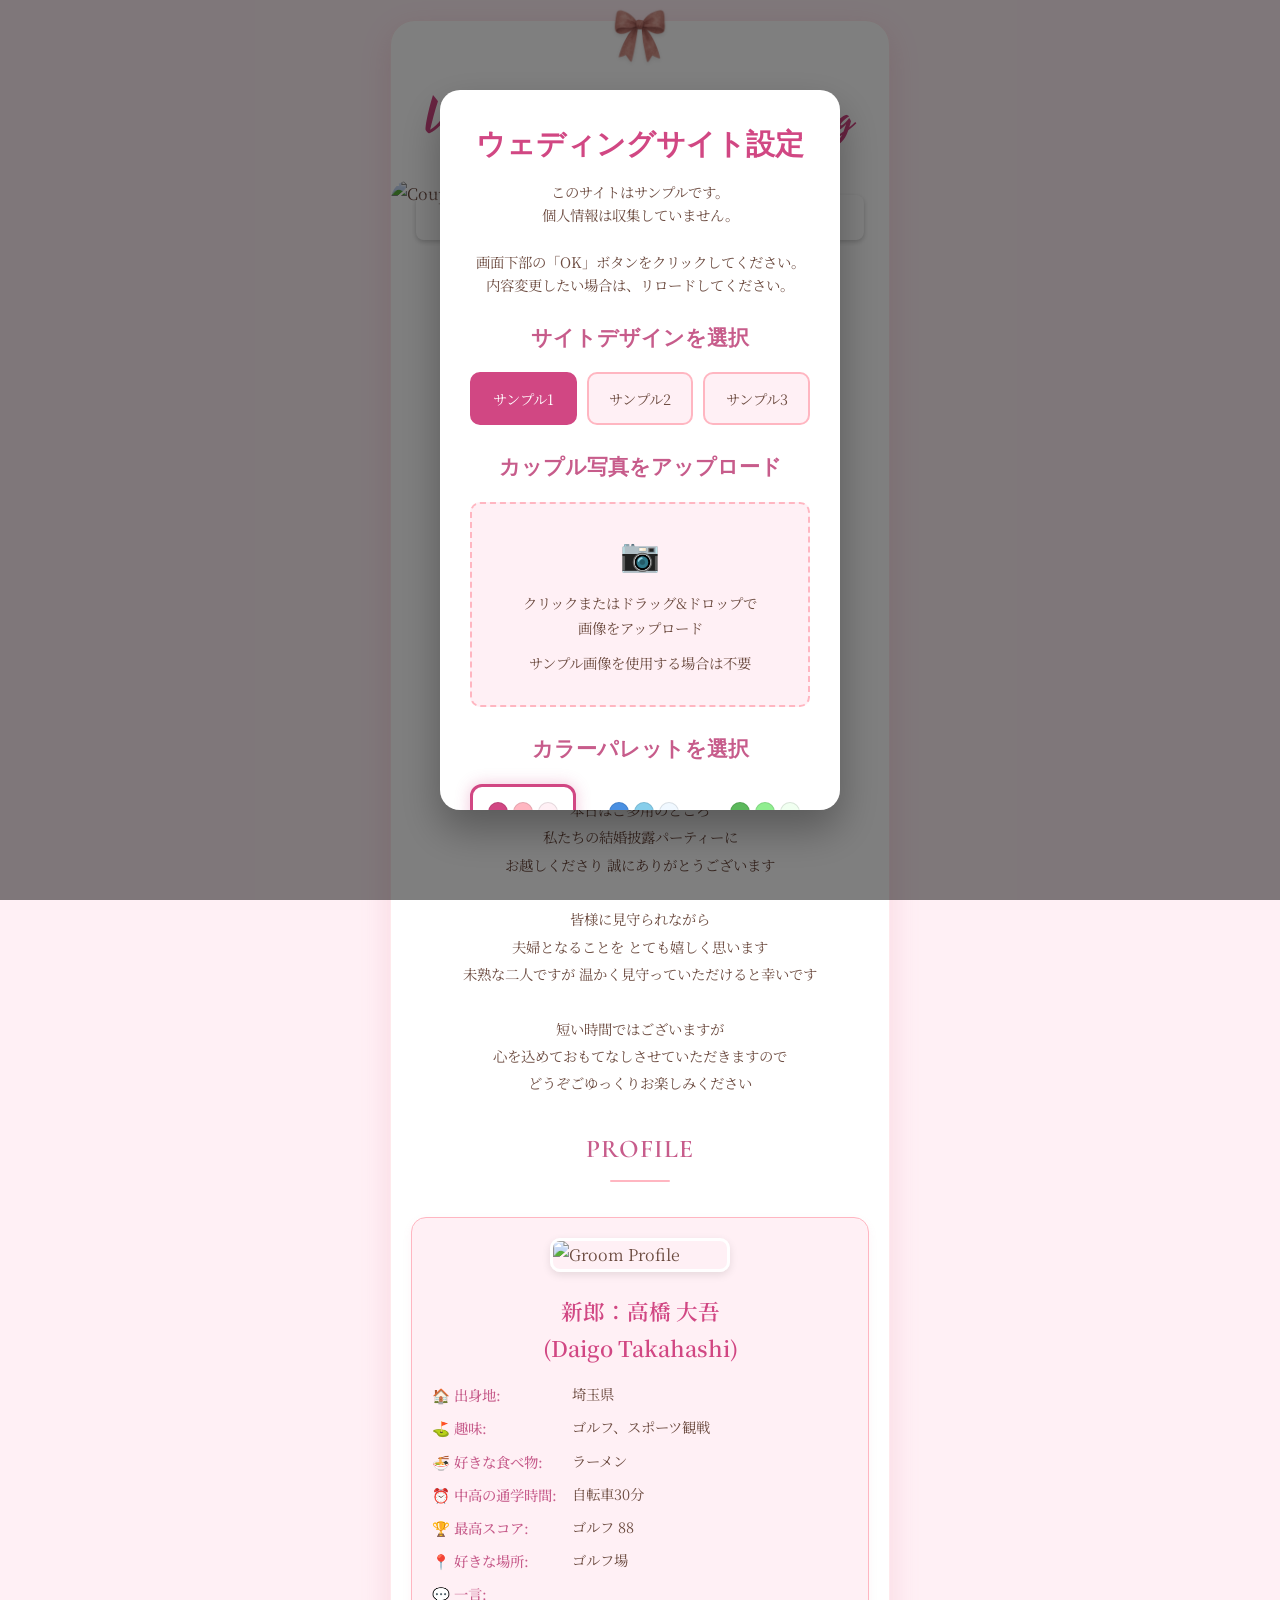
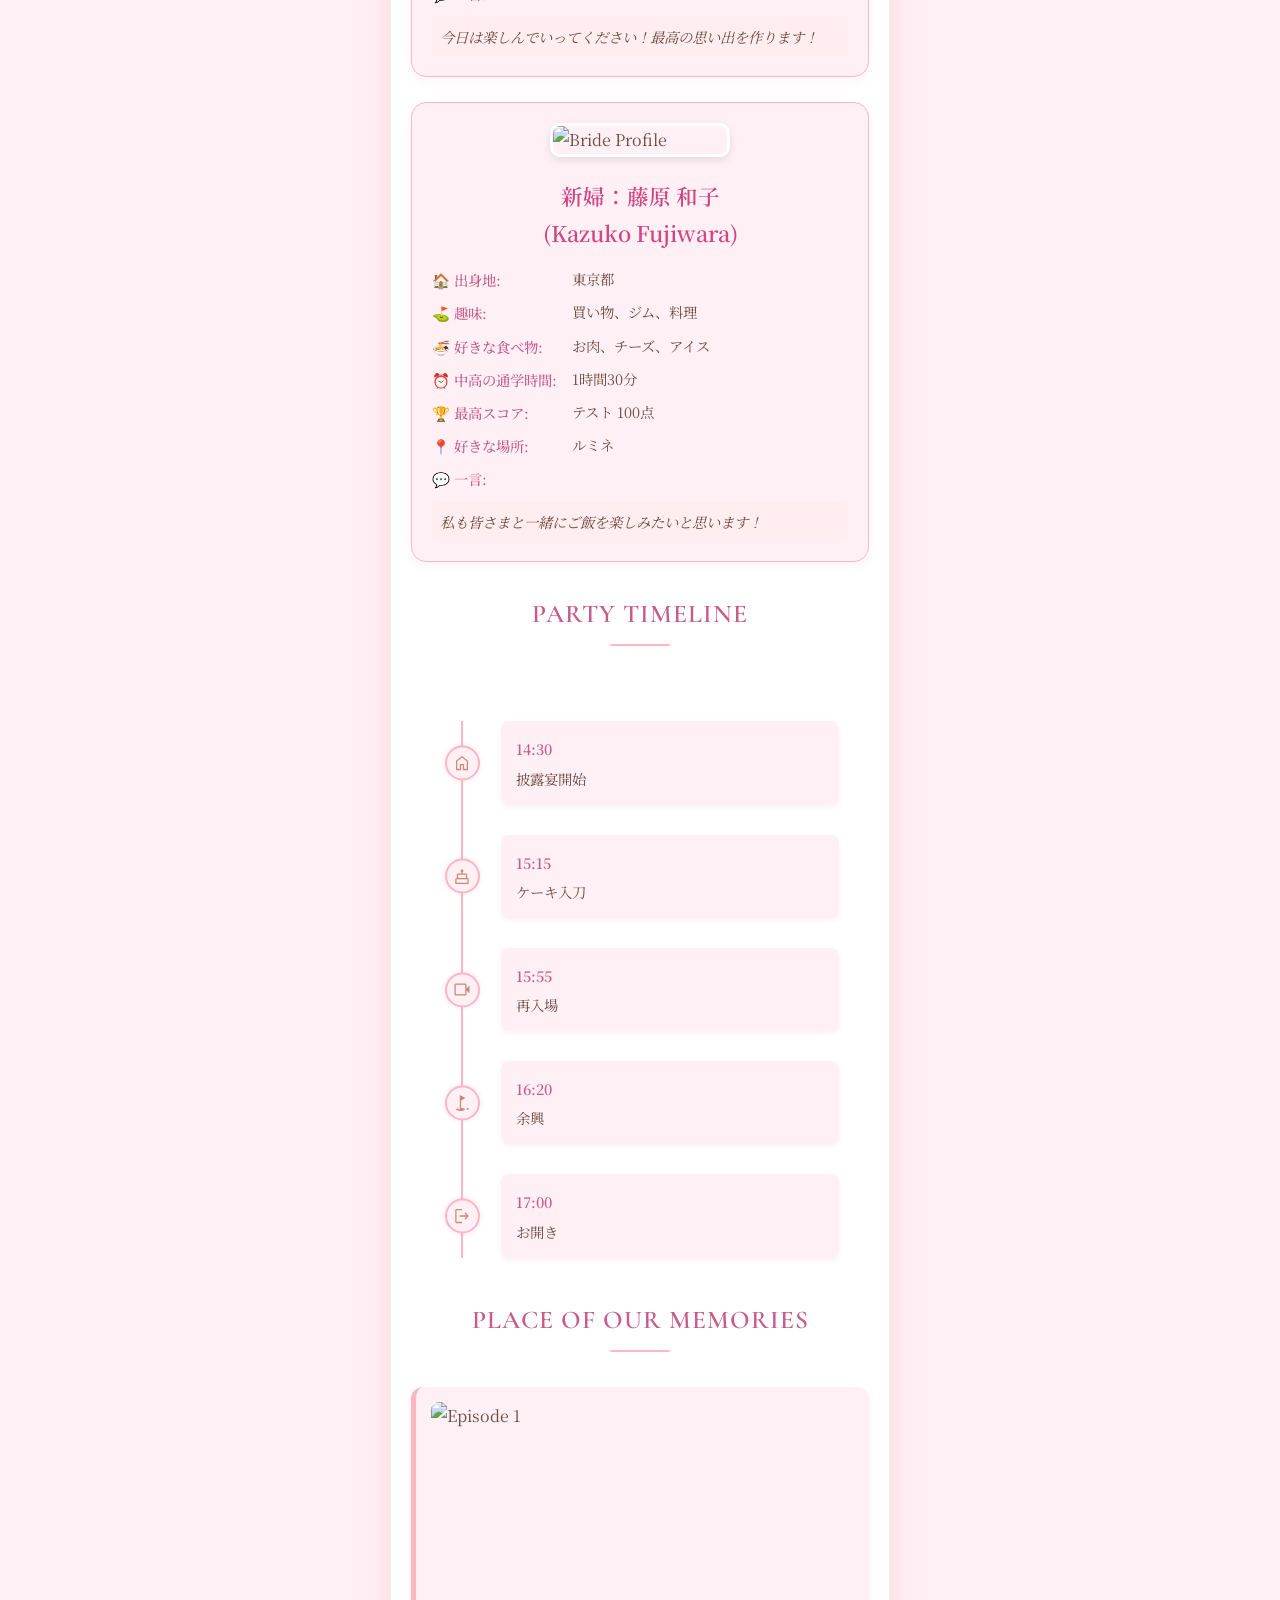
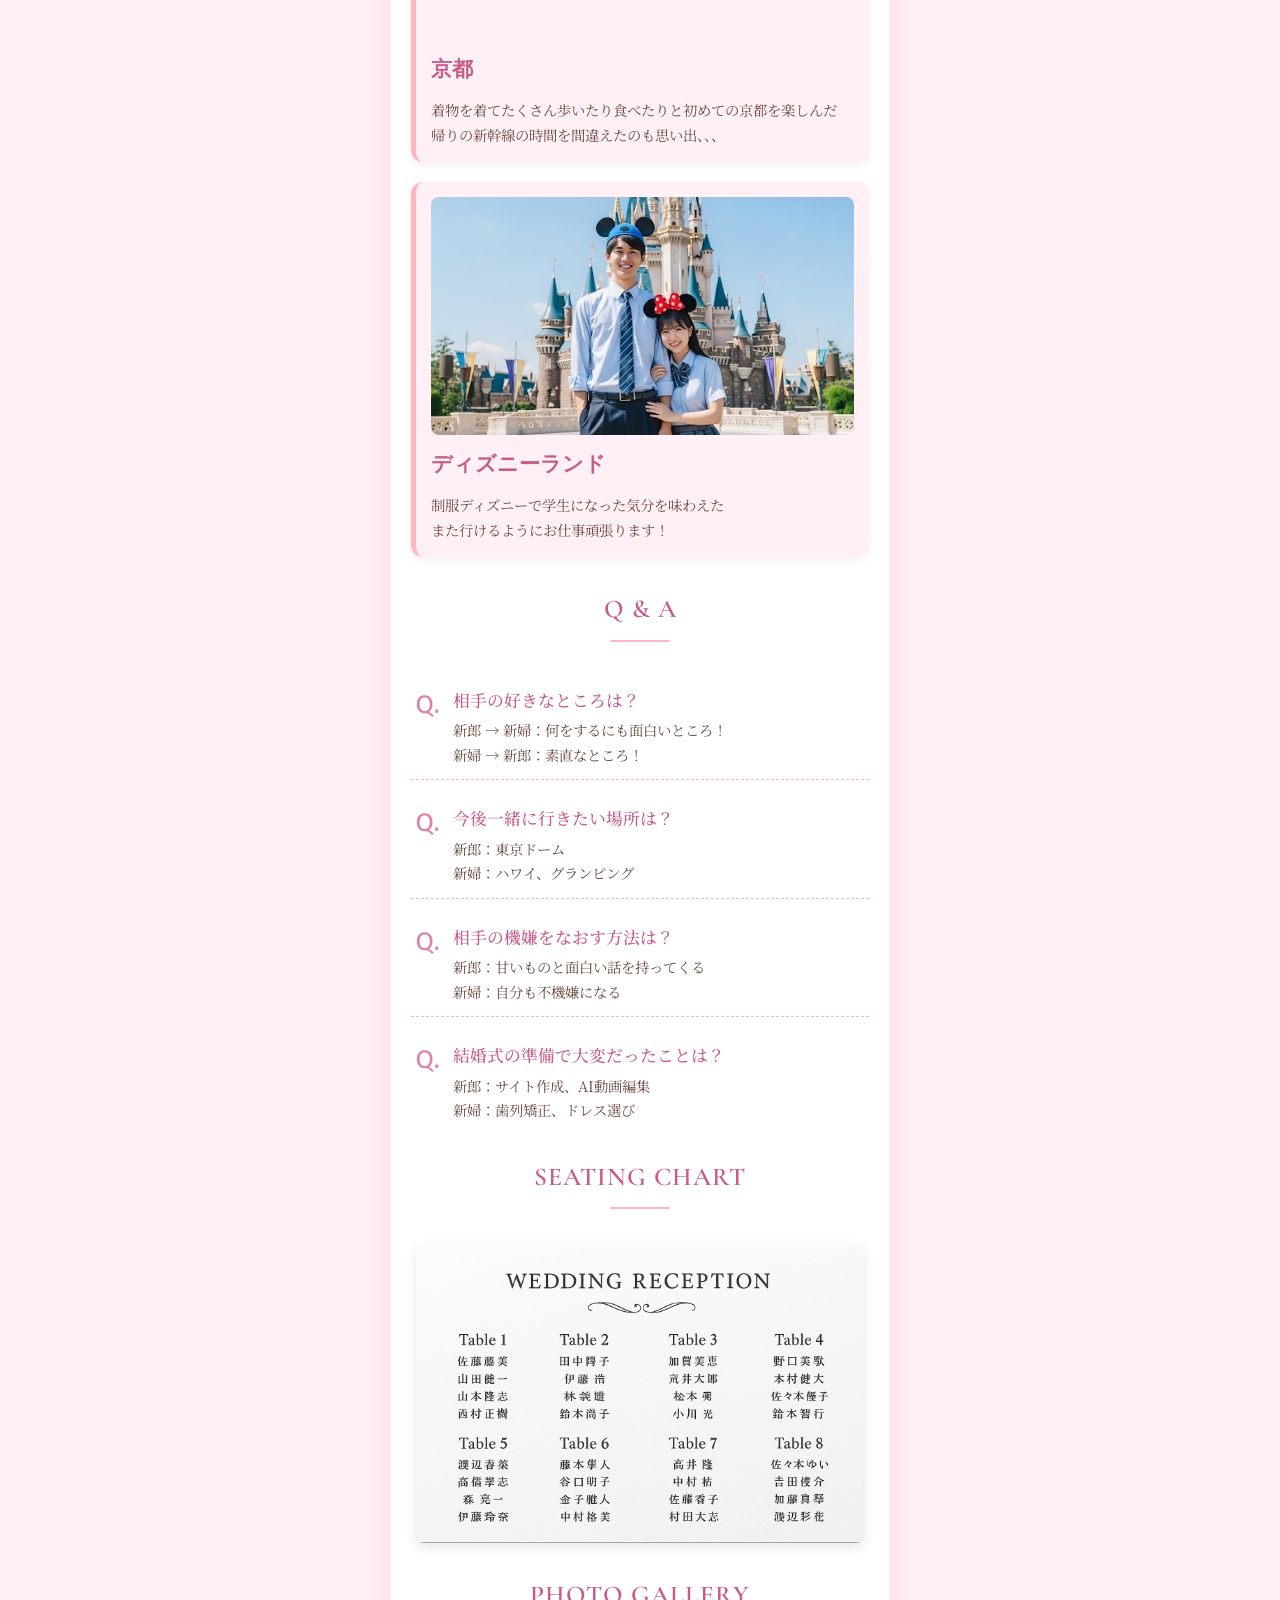
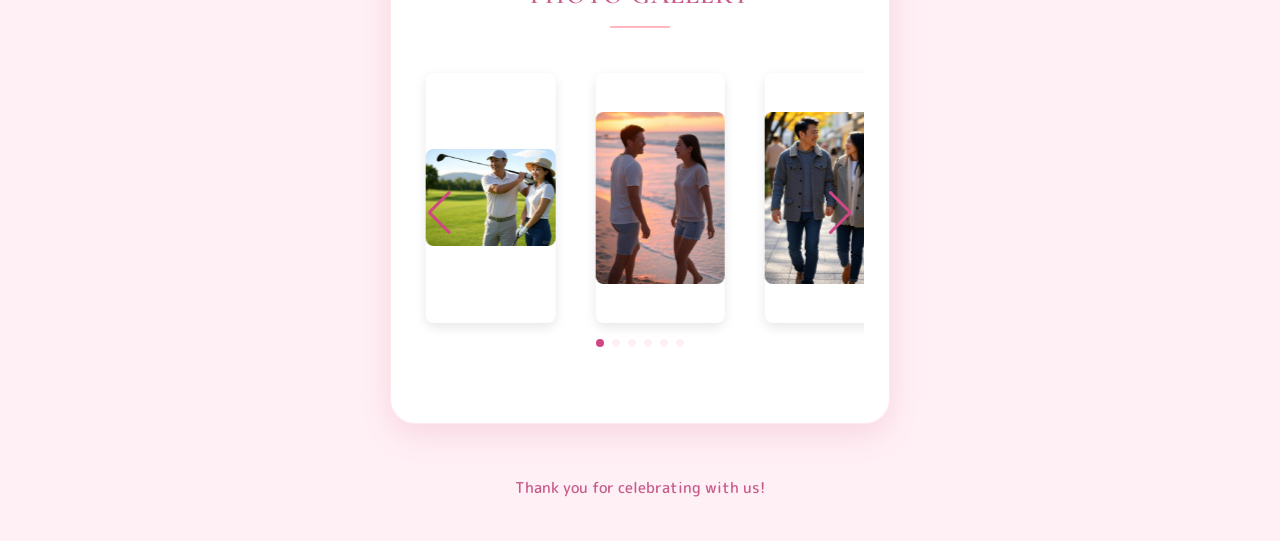
==== index.html @ 759572aa "Add seating chart feature with pan, zoom, and table jump functionality" ====
<!DOCTYPE html>
<html lang="ja">

<head>
  <meta charset="UTF-8">
  <meta name="viewport" content="width=device-width, initial-scale=1.0, viewport-fit=cover">
  <title id="title">Wedding Profile Book</title>
  <link rel="stylesheet" href="style.css">
  <link rel="stylesheet" href="dialog.css">
  <link rel="stylesheet" href="site-designs.css">
  <link rel="stylesheet" href="https://cdn.jsdelivr.net/npm/swiper@11/swiper-bundle.min.css" />
  <link rel="preconnect" href="https://fonts.googleapis.com">
  <link rel="preconnect" href="https://fonts.gstatic.com" crossorigin>
  <link
    href="https://fonts.googleapis.com/css2?family=Cormorant+Garamond:wght@300;400;500;600&family=M+PLUS+Rounded+1c:wght@300;400;500&family=Noto+Serif+JP:wght@200;300;400;500&family=Yesteryear&display=swap"
    rel="stylesheet">
</head>

<body>
  <div class="container">
    <div class="main-content-wrapper">
      <div class="overlay-content-card fade-in">

        <div class="ribbon-container">
          <img src="" alt="リボン" class="ribbon" id="ribbon-image">
        </div>

        <h1 class="wedding-title" id="wedding-title"></h1>

        <div class="couple-photo-container fade-in">
          <img src="" alt="Couple Photo" class="couple-photo" id="couple-photo">
          <div class="message-overlay" id="message-overlay"></div>
        </div>

        <div class="name-date-section fade-in">
          <h2 class="names" id="names"></h2>
          <p class="date" id="date"></p>
        </div>

        <div class="greeting-section fade-in">
          <h3 class="section-title" id="greeting-title"></h3>
          <div class="greeting-text">
            <p id="greeting-text"></p>
          </div>
        </div>

        <div class="profile-section fade-in">
          <h3 class="section-title" id="profile-title"></h3>
          <div class="profile-card fade-in">
            <div class="profile-image-container">
              <img src="" alt="Groom Profile" class="profile-image" id="profile1-image">
            </div>
            <div class="profile-content">
              <h4 class="profile-name" id="profile1-name"></h4>
              <div class="profile-details-grid">
                <div class="profile-detail-item">
                  <span class="detail-label" id="profile1-hometown-label"></span>
                  <span class="detail-value" id="profile1-hometown-value"></span>
                </div>
                <div class="profile-detail-item">
                  <span class="detail-label" id="profile1-hobbies-label"></span>
                  <span class="detail-value" id="profile1-hobbies-value"></span>
                </div>
                <div class="profile-detail-item">
                  <span class="detail-label" id="profile1-favfood-label"></span>
                  <span class="detail-value" id="profile1-favfood-value"></span>
                </div>
                <div class="profile-detail-item">
                  <span class="detail-label" id="profile1-commuting-time-label"></span>
                  <span class="detail-value" id="profile1-commuting-time-value"></span>
                </div>
                <div class="profile-detail-item">
                  <span class="detail-label" id="profile1-best-score-label"></span>
                  <span class="detail-value" id="profile1-best-score-value"></span>
                </div>
                <div class="profile-detail-item">
                  <span class="detail-label" id="profile1-favorite-place-label"></span>
                  <span class="detail-value" id="profile1-favorite-place-value"></span>
                </div>
                <div class="profile-detail-item profile-message-item">
                  <span class="detail-label" id="profile1-message-label"></span>
                  <span class="detail-value" id="profile1-message-value"></span>
                </div>
              </div>
            </div>
          </div>
          <div class="profile-card fade-in">
            <div class="profile-image-container">
              <img src="" alt="Bride Profile" class="profile-image" id="profile2-image">
            </div>
            <div class="profile-content">
              <h4 class="profile-name" id="profile2-name"></h4>
              <div class="profile-details-grid">
                <div class="profile-detail-item">
                  <span class="detail-label" id="profile2-hometown-label"></span>
                  <span class="detail-value" id="profile2-hometown-value"></span>
                </div>
                <div class="profile-detail-item">
                  <span class="detail-label" id="profile2-hobbies-label"></span>
                  <span class="detail-value" id="profile2-hobbies-value"></span>
                </div>
                <div class="profile-detail-item">
                  <span class="detail-label" id="profile2-favfood-label"></span>
                  <span class="detail-value" id="profile2-favfood-value"></span>
                </div>
                <div class="profile-detail-item">
                  <span class="detail-label" id="profile2-commuting-time-label"></span>
                  <span class="detail-value" id="profile2-commuting-time-value"></span>
                </div>
                <div class="profile-detail-item">
                  <span class="detail-label" id="profile2-best-score-label"></span>
                  <span class="detail-value" id="profile2-best-score-value"></span>
                </div>
                <div class="profile-detail-item">
                  <span class="detail-label" id="profile2-favorite-place-label"></span>
                  <span class="detail-value" id="profile2-favorite-place-value"></span>
                </div>
                <div class="profile-detail-item profile-message-item">
                  <span class="detail-label" id="profile2-message-label"></span>
                  <span class="detail-value" id="profile2-message-value"></span>
                </div>
              </div>
            </div>
          </div>
        </div>

        <div class="timeline-section fade-in">
          <h3 class="section-title" id="timeline-title"></h3>
          <div class="timeline-card fade-in">
            <div class="timeline-section fade-in">
              <div class="timeline-card fade-in">
                <div class="timeline">
                  <div class="timeline-item">
                    <div class="timeline-icon">
                      <img src="images/home_35dp_E3E3E3_FILL0_wght400_GRAD0_opsz40.svg" alt="Timeline Icon" />
                    </div>
                    <div class="timeline-content">
                      <h4>14:30</h4>
                      <p>披露宴開始</p>
                    </div>
                  </div>

                  <div class="timeline-item">
                    <div class="timeline-icon">
                      <img src="images/cake_35dp_E3E3E3_FILL0_wght400_GRAD0_opsz40.svg" alt="Timeline Icon" />
                    </div>
                    <div class="timeline-content">
                      <h4>15:15</h4>
                      <p>ケーキ入刀</p>
                    </div>
                  </div>

                  <div class="timeline-item">
                    <div class="timeline-icon">
                      <img src="images/videocam_35dp_E3E3E3_FILL0_wght400_GRAD0_opsz40.svg" alt="Timeline Icon" />
                    </div>
                    <div class="timeline-content">
                      <h4>15:55</h4>
                      <p>再入場</p>
                    </div>
                  </div>

                  <div class="timeline-item">
                    <div class="timeline-icon">
                      <img src="images/golf_course_35dp_E3E3E3_FILL0_wght400_GRAD0_opsz40.svg" alt="Timeline Icon" />
                    </div>
                    <div class="timeline-content">
                      <h4>16:20</h4>
                      <p>余興</p>
                    </div>
                  </div>

                  <div class="timeline-item">
                    <div class="timeline-icon">
                      <img src="images/logout_35dp_E3E3E3_FILL0_wght400_GRAD0_opsz40.svg" alt="Timeline Icon" />
                    </div>
                    <div class="timeline-content">
                      <h4>17:00</h4>
                      <p>お開き</p>
                    </div>
                  </div>

                </div>
              </div>
            </div>

          </div>
        </div>

        <div class="episode-section fade-in">
          <h3 class="section-title" id="episode-section-title"></h3>
          <div class="episode-card fade-in">
            <div class="episode-image-container">
              <img src="" alt="Episode 1" class="episode-image" id="episode1-image">
            </div>
            <div class="episode-content">
              <h4 class="episode-title-text" id="episode1-title"></h4>
              <p class="episode-details-text" id="episode1-details"></p>
            </div>
          </div>
          <div class="episode-card fade-in">
            <div class="episode-image-container">
              <img src="" alt="Episode 2" class="episode-image" id="episode2-image">
            </div>
            <div class="episode-content">
              <h4 class="episode-title-text" id="episode2-title"></h4>
              <p class="episode-details-text" id="episode2-details"></p>
            </div>
          </div>
        </div>

        <div class="qa-section fade-in">
          <h3 class="section-title" id="qa-section-title"></h3>
          <div class="qa-item fade-in">
            <div class="qa-icon">Q.</div>
            <div class="qa-text">
              <p class="qa-question" id="qa1-question"></p>
              <p class="qa-answer" id="qa1-answer"></p>
            </div>
          </div>
          <div class="qa-item fade-in">
            <div class="qa-icon">Q.</div>
            <div class="qa-text">
              <p class="qa-question" id="qa2-question"></p>
              <p class="qa-answer" id="qa2-answer"></p>
            </div>
          </div>
          <div class="qa-item fade-in">
            <div class="qa-icon">Q.</div>
            <div class="qa-text">
              <p class="qa-question" id="qa3-question"></p>
              <p class="qa-answer" id="qa3-answer"></p>
            </div>
          </div>
          <div class="qa-item fade-in">
            <div class="qa-icon">Q.</div>
            <div class="qa-text">
              <p class="qa-question" id="qa4-question"></p>
              <p class="qa-answer" id="qa4-answer"></p>
            </div>
          </div>
        </div>
        <div class="seating-chart-section fade-in">
          <h3 class="section-title" id="seating-chart-title"></h3>
          <div class="seating-chart-container">
            <img src="" alt="Seating Chart" class="seating-chart-image" id="seating-chart-image">
          </div>
        </div>

        <div class="photo-gallery-section fade-in">
          <h3 class="section-title" id="photo-gallery-title"></h3>
          <div class="gallery-grid">
            <div class="gallery-item fade-in"><img src="" alt="Gallery Photo 1" class="gallery-image"
                id="gallery-image1"></div>
            <div class="gallery-item fade-in"><img src="" alt="Gallery Photo 2" class="gallery-image"
                id="gallery-image2"></div>
            <div class="gallery-item fade-in"><img src="" alt="Gallery Photo 3" class="gallery-image"
                id="gallery-image3"></div>
            <div class="gallery-item fade-in"><img src="" alt="Gallery Photo 4" class="gallery-image"
                id="gallery-image4"></div>
            <div class="gallery-item fade-in"><img src="" alt="Gallery Photo 5" class="gallery-image"
                id="gallery-image5"></div>
            <div class="gallery-item fade-in"><img src="" alt="Gallery Photo 6" class="gallery-image"
                id="gallery-image6"></div>
          </div>
        </div>
      </div>
      <div class="footer fade-in">
        <p class="footer-text" id="footer-text"></p>
      </div>
    </div>
  </div>

  <div id="seating-chart-modal" class="seating-chart-modal">
    <span class="seating-chart-close-btn">&times;</span>
    <div class="seating-chart-modal-content">
      <img src="" alt="Seating Chart" id="modal-seating-chart-image">
    </div>
    <div id="table-jump-controls" class="table-jump-controls-container"></div>
  </div>

  <div id="settings-icon" class="hidden">
    <svg xmlns="http://www.w3.org/2000/svg" fill="currentColor" class="bi bi-gear-wide" viewBox="0 0 16 16">
      <path d="M8.932.727c-.243-.97-1.62-.97-1.864 0l-.071.286a.96.96 0 0 1-1.622.434l-.205-.211c-.695-.719-1.888-.03-1.613.931l.08.284a.96.96 0 0 1-1.186 1.187l-.284-.081c-.96-.275-1.65.918-.931 1.613l.211.205a.96.96 0 0 1-.434 1.622l-.286.071c-.97.243-.97 1.62 0 1.864l.286.071a.96.96 0 0 1 .434 1.622l-.211.205c-.719.695-.03 1.888.931 1.613l.284-.08a.96.96 0 0 1 1.187 1.187l-.081.283c-.275.96.918 1.65 1.613.931l.205-.211a.96.96 0 0 1 1.622.434l.071.286c.243.97 1.62.97 1.864 0l.071-.286a.96.96 0 0 1 1.622-.434l.205.211c.695.719 1.888.03 1.613-.931l-.08-.284a.96.96 0 0 1 1.187-1.187l.283.081c.96.275 1.65-.918.931-1.613l-.211-.205a.96.96 0 0 1 .434-1.622l.286-.071c.97-.243.97-1.62 0-1.864l-.286-.071a.96.96 0 0 1-.434-1.622l.211-.205c.719-.695.03-1.888-.931-1.613l-.284.08a.96.96 0 0 1-1.187-1.186l.081-.284c.275-.96-.918-1.65-1.613-.931l-.205.211a.96.96 0 0 1-1.622-.434zM8 12.997a4.998 4.998 0 1 1 0-9.995 4.998 4.998 0 0 1 0 9.996z"/>
    </svg>
  </div>
  <script src="https://cdn.jsdelivr.net/npm/swiper@11/swiper-bundle.min.js"></script>
  <script src="https://cdnjs.cloudflare.com/ajax/libs/panzoom/9.4.3/panzoom.min.js"></script>
  <script src="script.js"></script>
  <script src="dialog.js"></script>
  <script src="carousel.js"></script>
  <script src="seating-chart.js"></script>
</body>

</html>
---- style.css ----
/* 全体のスタイル */
:root {
  --primary-color: #d14783;
  --secondary-color: #ffb6c1;
  --background-color: #fff0f5;
  --accent-color: #c75c8b;
  --text-color: #6d4c41;
  --light-text-color: #e080a8;
}

* {
  margin: 0;
  padding: 0;
  box-sizing: border-box;
}

html {
  scroll-behavior: smooth;
}

body {
  font-family: 'Noto Serif JP', serif;
  background: var(--background-color);
  color: var(--text-color);
  min-height: 100vh;
  line-height: 1.75;
  -webkit-font-smoothing: antialiased;
  -moz-osx-font-smoothing: grayscale;
  padding: 0;
}

.container {
  width: 100%;
  max-width: 500px;
  margin: 0 auto;
  position: relative;
}

.main-content-wrapper {
  padding-top: 20px;
  padding-bottom: 20px;
}

.overlay-content-card {
  background-color: rgba(255, 255, 255, 0.95);
  width: 100%;
  margin: 0 auto 30px auto;
  padding: 20px;
  border-radius: 25px;
  box-shadow: 0 10px 30px rgba(219, 112, 147, 0.2);
  border: 1px solid rgba(255, 182, 193, 0.3);
}

.ribbon-container {
  width: 100%;
  display: flex;
  justify-content: center;
  margin-bottom: 10px;
  margin-top: -35px;
}

.ribbon {
  width: 60px;
  height: auto;
  filter: drop-shadow(0 2px 2px rgba(0, 0, 0, 0.1));
}

.wedding-title {
  font-family: 'Yesteryear', cursive;
  color: var(--primary-color);
  font-weight: 400;
  margin-bottom: 20px;
  letter-spacing: 1px;
  text-align: center;
  text-shadow: 1px 1px 2px rgba(255, 255, 255, 0.7);
  font-size: clamp(2.0rem, 7.0vw, 3.0rem);
}

.couple-photo-container {
  width: calc(100% + 40px);
  margin-left: -20px;
  margin-right: -20px;
  margin-bottom: 25px;
  position: relative;
  border-radius: 20px 20px 0 0;
  overflow: hidden;
}

.couple-photo {
  width: 100%;
  height: auto;
  display: block;
  aspect-ratio: 4 / 3;
  object-fit: cover;
}

.message-overlay {
  position: absolute;
  top: 15px;
  left: 50%;
  transform: translateX(-50%);
  width: 90%;
  color: whitesmoke;
  background-color: rgba(255, 255, 255, 0.15);
  padding: 8px 12px;
  border-radius: 8px;
  font-family: 'Cormorant Garamond', serif;
  font-size: 1.2rem;
  font-weight: 500;
  text-align: center;
  line-height: 1.5;
  box-shadow: 0 2px 5px rgba(0, 0, 0, 0.2);

}

.name-date-section {
  width: 100%;
  text-align: center;
  margin-bottom: 30px;
}

.names {
  font-family: 'Cormorant Garamond', serif;
  color: var(--accent-color);
  font-size: 1.8rem;
  font-weight: 500;
  letter-spacing: 1.5px;
  margin-bottom: 8px;
}

.date {
  font-family: 'Cormorant Garamond', serif;
  color: var(--light-text-color);
  font-size: 1.4rem;
  font-weight: 400;
}

.section-title {
  font-family: 'Cormorant Garamond', serif;
  color: var(--accent-color);
  font-size: 1.6rem;
  font-weight: 600;
  letter-spacing: 1px;
  margin-bottom: 25px;
  text-align: center;
  padding-bottom: 10px;
  position: relative;
}

.section-title::after {
  content: '';
  display: block;
  width: 60px;
  height: 2px;
  background-color: var(--secondary-color);
  margin: 8px auto 0;
  border-radius: 1px;
}

.greeting-section {
  width: 100%;
  text-align: center;
  margin-bottom: 30px;
  padding: 0 5px;
}

.greeting-text {
  font-size: 0.9rem;
  line-height: 1.9;
  color: var(--text-color);
  margin-bottom: 20px;
  text-align: center;
}

.decoration-container {
  width: 100%;
  display: flex;
  justify-content: center;
  margin: 30px 0;
}

.decoration {
  width: 30%;
  max-width: 120px;
  height: auto;
  opacity: 0.85;
}

/* PROFILE Section (既存のスタイルを流用) */
.profile-section {
  margin-bottom: 30px;
}

.profile-card {
  display: flex;
  flex-direction: column;
  align-items: center;
  margin-bottom: 25px;
  background-color: var(--background-color);
  padding: 20px;
  border-radius: 15px;
  border: 1px solid var(--secondary-color);
  box-shadow: 0 4px 10px rgba(219, 112, 147, 0.08);
}

.profile-image-container {
  width: 100%;
  max-width: 180px;
  margin-bottom: 20px;
  border-radius: 10px;
  overflow: hidden;
  box-shadow: 0 3px 8px rgba(0, 0, 0, 0.1);
  border: 3px solid white;
}

.profile-image {
  width: 100%;
  height: auto;
  display: block;
  /* aspect-ratio: 1 / 1; */
  object-fit: cover;
}

.profile-content {
  width: 100%;
  text-align: center;
}

.profile-name {
  font-size: 1.35rem;
  color: var(--primary-color);
  margin-bottom: 15px;
  font-weight: 600;
  text-align: center;
}

.profile-details-grid {
  display: grid;
  grid-template-columns: auto 1fr;
  gap: 8px 10px;
  text-align: left;
  font-size: 0.9rem;
  color: var(--text-color);
}

.profile-detail-item {
  display: contents;
}

.detail-label {
  font-weight: 500;
  color: var(--accent-color);
  padding-right: 5px;
  white-space: nowrap;
}

/* アイコン風の装飾をラベルの前に追加 (Unicode絵文字) */
/* 出身地 */
.profile-detail-item:nth-child(1)>.detail-label::before {
  content: "🏠 ";
}

/* 趣味 */
.profile-detail-item:nth-child(2)>.detail-label::before {
  content: "⛳ ";
}

/* 好きな食べ物 */
.profile-detail-item:nth-child(3)>.detail-label::before {
  content: "🍜 ";
}

/* 中高の通学時間 */
.profile-detail-item:nth-child(4)>.detail-label::before {
  content: "⏰ ";
}

/* 最高スコア */
.profile-detail-item:nth-child(5)>.detail-label::before {
  content: "🏆 ";
}

/* 好きな場所 */
.profile-detail-item:nth-child(6)>.detail-label::before {
  content: "📍 ";
}

/* 一言 */
.profile-detail-item:nth-child(7)>.detail-label::before {
  content: "💬 ";
}

.detail-value {
  line-height: 1.6;
}

/* 一言メッセージは2カラムにまたがるように */
.profile-message-item>.detail-label,
.profile-message-item>.detail-value {
  grid-column: 1 / -1;
  /* 最初の列から最後の列まで広がる */
}

.profile-message-item>.detail-label {
  margin-bottom: 2px;
  /* メッセージラベルと値の間を少し開ける */
  display: block;
  /* ブロック要素にして改行させる */
}

.profile-message-item>.detail-value {
  background-color: rgba(255, 228, 225, 0.3);
  /* MistyRoseの薄い背景 */
  padding: 8px;
  border-radius: 6px;
  font-style: italic;
  /* 少し斜体にするなど */
}

/* TIMELINE Section */
/* TIMELINE Section */

/* timeline-card は既存のスタイルを使用 */
.timeline-card {
  /* padding, border-radius, box-shadow などは既存のままでOK */
  padding: 20px 15px; /* 左右のパディングを調整すると見栄えが良くなる場合があります */
}

.timeline-title {
  text-align: center;
  margin-bottom: 30px; /* タイトルとタイムライン本体の間隔 */
}
.timeline-title p {
  font-size: 1rem;
  color: var(--light-text-color); /* 日付など、少し明るい色 */
  font-weight: 500;
}

.timeline {
  position: relative;
  padding: 0;
  list-style: none;
}

/* タイムラインの縦線 */
.timeline::before {
  content: '';
  position: absolute;
  top: 0;
  bottom: 0;
  left: 20px; /* 縦線の位置 (アイコンの中央に合わせる) */
  width: 2px; /* 線の太さ */
  background-color: var(--secondary-color); /* ピンク系の色 */
}

.timeline-item {
  position: relative;
  margin-bottom: 30px; /* 各項目の間隔 */
  /* アイコンが大きくなった分、左パディングを増やしてコンテンツとの間にスペースを確保 */
  padding-left: 60px;
}

.timeline-item:last-child {
  margin-bottom: 0; /* 最後の項目の下間隔をなくす */
}

.timeline-icon {
  position: absolute;
  /* アイテムの上端から50%の位置に配置し、自身の高さの半分だけ上に移動させて垂直方向の中央に */
  top: 50%;
  transform: translateY(-50%);
  /* 縦線 (left: 20px) の中央に配置するために、アイコンの幅の半分だけ左にずらす */
  /* アイコン幅 35px の場合: 20px - (35px / 2) = 20px - 17.5px = 2.5px */
  left: 3.5px;
  /* アイコン要素のサイズを大きくする */
  width: 35px;
  height: 35px;
  background-color: var(--background-color); /* アイコン背景色 (薄いピンク) */
  border: 2px solid var(--secondary-color); /* アイコン枠線色 (縦線と同じ色) */
  border-radius: 50%; /* 円形にする */
  display: flex;
  justify-content: center;
  align-items: center;
  z-index: 1; /* 縦線より手前に表示 */
  box-shadow: 0 0 5px rgba(219, 112, 147, 0.2); /* 影 */
}

.timeline-icon img {
  display: block;
  /* コンテナサイズが大きくなったので、画像サイズもそれに合わせて調整 (例: 60%を維持) */
  width: 60%;
  height: 60%;
  object-fit: contain;
  /* SVGの色をピンクにするフィルター例 (必要に応じて調整) */
   filter: brightness(0) saturate(100%) invert(50%) sepia(30%) saturate(500%) hue-rotate(330deg) brightness(1.1);
}

.timeline-content {
  background-color: var(--background-color); /* プロフィールカードなどに合わせた背景色 */
  padding: 15px;
  border-radius: 8px;
  box-shadow: 0 2px 5px rgba(219, 112, 147, 0.1);
  position: relative; /* z-index を指定する場合に必要 */
  z-index: 0; /* コンテンツは縦線より奥に */
}

.timeline-content h4 {
  font-size: 0.9rem;
  color: var(--accent-color); /* 少し濃いピンク */
  font-weight: 600;
  margin-bottom: 5px;
}

.timeline-content p {
  font-size: 0.9rem;
  color: var(--text-color); /* ベーステキストカラー */
  line-height: 1.6;
}

/* 画面が非常に狭い場合の微調整 (必要に応じて調整) */
/*
@media (max-width: 360px) {
   .timeline::before {
      left: 18px;
  }
  .timeline-item {
      padding-left: 55px;
  }
  .timeline-icon {
      left: 1px; // (18px - 35px/2)
      width: 30px; // 30pxに少し縮小
      height: 30px;
  }
  .timeline-content::before {
      left: -27px; // (55px - 18px - 10px)
      top: 18px;
  }
   .timeline-content {
      padding: 12px;
  }
}
*/

/* EPISODE Section */
.episode-section {
  margin-bottom: 30px;
}

.episode-card {
  background-color: var(--background-color);
  border-radius: 12px;
  padding: 15px;
  margin-bottom: 20px;
  box-shadow: 0 3px 8px rgba(200, 100, 130, 0.1);
  border-left: 5px solid var(--secondary-color);
}

.episode-image-container {
  width: 100%;
  margin-bottom: 12px;
  border-radius: 8px;
  overflow: hidden;
}

.episode-image {
  width: 100%;
  height: auto;
  display: block;
  aspect-ratio: 16 / 9;
  /* 横長の比率 */
  object-fit: cover;
}

.episode-content {
  text-align: left;
}

.episode-title-text {
  font-family: 'Cormorant Garamond', serif;
  font-size: 1.3rem;
  color: var(--accent-color);
  font-weight: 600;
  margin-bottom: 8px;
}

.episode-details-text {
  font-size: 0.9rem;
  line-height: 1.75;
  color: var(--text-color);
}

.episode-details-text br {
  margin-bottom: 4px;
}

/* Q&A Section */
.qa-section {
  margin-bottom: 20px;
}

.qa-item {
  display: flex;
  /* アイコンとテキストを横並び */
  align-items: flex-start;
  /* 上揃え */
  background-color: transparent;
  /* 背景はメインカードに任せる */
  padding: 12px 5px;
  /* 上下左右のパディングを調整 */
  margin-bottom: 15px;
  border-bottom: 1px dashed var(--secondary-color);
  /* PalePink の点線で区切り */
}

.qa-item:last-child {
  border-bottom: none;
  /* 最後のアイテムの下線はなし */
}

.qa-icon {
  font-family: 'M PLUS Rounded 1c', sans-serif;
  font-size: 1.5rem;
  /* アイコンサイズ */
  color: var(--light-text-color);
  /* 明るめのピンク */
  margin-right: 12px;
  /* アイコンとテキストの間隔 */
  font-weight: 500;
  line-height: 1.3;
  /* questionのフォントと高さを合わせる */
}

.qa-text {
  flex: 1;
  /* 残りのスペースをすべて使用 */
}

.qa-question {
  font-size: 1.05rem;
  /* 質問のフォントサイズ */
  color: var(--accent-color);
  /* やや落ち着いたピンク */
  font-weight: 500;
  margin-bottom: 6px;
  line-height: 1.4;
}

.qa-answer {
  font-size: 0.9rem;
  line-height: 1.7;
  color: var(--text-color);
  /* 温かみのあるブラウン系テキスト */
  font-weight: 400;
}

.qa-answer br {
  margin-bottom: 4px;
}

/* SEATING CHART Section */
.seating-chart-section {
  margin-bottom: 30px;
  padding: 0 5px;
}

.seating-chart-container {
  border-radius: 8px;
  overflow: hidden;
  box-shadow: 0 4px 12px rgba(0, 0, 0, 0.1);
  cursor: pointer;
  transition: transform 0.3s ease, box-shadow 0.3s ease;
}

.seating-chart-container:hover {
  transform: scale(1.02);
  box-shadow: 0 6px 16px rgba(0, 0, 0, 0.15);
}

.seating-chart-image {
  width: 100%;
  height: auto;
  display: block;
}

/* Seating Chart Modal */
.seating-chart-modal {
  display: none;
  position: fixed;
  z-index: 1000;
  left: 0;
  top: 0;
  width: 100%;
  height: 100%;
  overflow: auto;
  background-color: rgba(0, 0, 0, 0.85);
  -webkit-backdrop-filter: blur(5px);
  backdrop-filter: blur(5px);
  animation: fadeIn 0.3s ease;
}

@keyframes fadeIn {
  from { opacity: 0; }
  to { opacity: 1; }
}

.seating-chart-modal-content {
  margin: auto;
  display: block;
  width: 100%;
  height: 100%;
}

#modal-seating-chart-image {
  width: 100%;
  height: 100%;
  object-fit: contain;
  cursor: grab;
}

#modal-seating-chart-image:active {
    cursor: grabbing;
}


.seating-chart-close-btn {
  position: absolute;
  top: 15px;
  right: 35px;
  color: #f1f1f1;
  font-size: 40px;
  font-weight: bold;
  transition: 0.3s;
  cursor: pointer;
  z-index: 1001;
}

.seating-chart-close-btn:hover,
.seating-chart-close-btn:focus {
  color: #bbb;
  text-decoration: none;
}

/* Table Jump Controls */
.table-jump-controls-container {
  position: absolute;
  bottom: 20px;
  left: 50%;
  transform: translateX(-50%);
  background-color: rgba(0, 0, 0, 0.5);
  padding: 10px;
  border-radius: 10px;
  display: flex;
  gap: 8px;
  z-index: 1001;
}

.table-jump-btn {
  background-color: rgba(255, 255, 255, 0.8);
  color: #333;
  border: none;
  border-radius: 5px;
  padding: 8px 12px;
  font-family: 'M PLUS Rounded 1c', sans-serif;
  font-size: 0.8rem;
  font-weight: 500;
  cursor: pointer;
  transition: background-color 0.3s, transform 0.2s;
}

.table-jump-btn:hover {
  background-color: white;
  transform: scale(1.05);
}

/* PHOTO GALLERY Section */
.photo-gallery-section {
  margin-bottom: 40px;
  /* フッターとの間隔 */
  padding: 0 5px;
  /* 左右のパディング */
}

.gallery-grid {
  display: grid;
  grid-template-columns: repeat(2, 1fr);
  /* スマホでは2列表示 */
  gap: 10px;
  /* 写真間の隙間 */
}

.gallery-item {
  border-radius: 8px;
  overflow: hidden;
  box-shadow: 0 4px 12px rgba(0, 0, 0, 0.1);
  transition: transform 0.3s ease, box-shadow 0.3s ease;
}

.gallery-item:hover {
  transform: scale(1.05);
  box-shadow: 0 6px 16px rgba(0, 0, 0, 0.15);
}

.gallery-image {
  width: 100%;
  height: auto;
  display: block;
  object-fit: cover;
  /* はみ出した部分はトリミング */
}

/* フッター (変更なし部分は省略) */
.footer {
  width: 100%;
  text-align: center;
  padding: 20px 0;
}

.footer-text {
  font-family: 'M PLUS Rounded 1c', sans-serif;
  font-size: 0.95rem;
  line-height: 1.8;
  color: var(--accent-color);
  font-weight: 500;
}

/* フェードインアニメーション (変更なし部分は省略) */
.fade-in {
  opacity: 0;
  transform: translateY(20px);
  transition: opacity 0.6s ease-out, transform 0.6s ease-out;
}

.fade-in.visible {
  opacity: 1;
  transform: translateY(0);
}

/* 画面が非常に狭い場合の調整 (変更なし部分は省略) */
@media (max-width: 360px) {
  .overlay-content-card {
    padding: 15px;
  }

  .wedding-title {
    font-size: clamp(1.5rem, 5.0vw, 2.0rem);
  }

  .names,
  .names-footer {
    font-size: 1.6rem;
  }

  /* フッターの名前も調整 */
  .section-title {
    font-size: 1.4rem;
  }

  .profile-name,
  .episode-title-text,
  .qa-question {
    font-size: 1.1rem;
  }

  .message-overlay {
    font-size: 0.85rem;
  }

  .qa-icon {
    font-size: 1.3rem;
  }

  .gallery-grid {
    gap: 8px;
  }

  /* ギャラリーの隙間を少し詰める */
  .footer {
    padding: 30px 15px;
    clip-path: polygon(0 8%, 100% 0, 100% 100%, 0% 100%);
  }

  /* clip-path調整 */
  .footer-content {
    padding-top: 15px;
  }

  .footer-greeting {
    font-size: 1.8rem;
  }

  .footer-decoration-image {
    width: 60px;
  }

  .footer-main-text {
    font-size: 0.9rem;
  }
}

/* Settings Icon */
#settings-icon {
  position: fixed;
  bottom: 20px;
  right: 20px;
  width: 50px;
  height: 50px;
  background-color: rgba(255, 255, 255, 0.8);
  border-radius: 50%;
  display: flex;
  align-items: center;
  justify-content: center;
  box-shadow: 0 4px 8px rgba(0,0,0,0.2);
  cursor: pointer;
  z-index: 999;
  transition: opacity 0.3s ease, transform 0.3s ease;
  transform: scale(1);
  opacity: 1; /* 明示的に指定 */
}

#settings-icon.hidden {
  opacity: 0;
  transform: scale(0.5);
  pointer-events: none;
}

#settings-icon svg {
  width: 28px;
  height: 28px;
  color: var(--text-color);
}
---- dialog.css ----
/* ダイアログのスタイル */
.dialog-overlay {
  position: fixed;
  top: 0;
  left: 0;
  width: 100%;
  height: 100%;
  background-color: rgba(0, 0, 0, 0.5);
  display: flex;
  justify-content: center;
  align-items: center;
  z-index: 1000;
  opacity: 0;
  visibility: hidden;
  transition: opacity 0.3s ease, visibility 0.3s ease;
}

.dialog-overlay.show {
  opacity: 1;
  visibility: visible;
}

.dialog-content {
  background: white;
  border-radius: 20px;
  padding: 30px;
  max-width: 90%;
  width: 400px;
  max-height: 80vh;
  overflow-y: auto;
  box-shadow: 0 20px 40px rgba(0, 0, 0, 0.3);
  transform: scale(0.8);
  transition: transform 0.3s ease;
}

.dialog-overlay.show .dialog-content {
  transform: scale(1);
}

.dialog-header {
  text-align: center;
  margin-bottom: 25px;
}

.dialog-title {
  font-family: 'Cormorant Garamond', serif;
  color: #d14783;
  font-size: 1.8rem;
  font-weight: 600;
  margin-bottom: 10px;
}

.dialog-subtitle {
  color: #6d4c41;
  font-size: 0.9rem;
  line-height: 1.6;
}

.dialog-section {
  margin-bottom: 25px;
}

.dialog-section-title {
  font-family: 'Cormorant Garamond', serif;
  color: #c75c8b;
  font-size: 1.3rem;
  font-weight: 600;
  margin-bottom: 15px;
  text-align: center;
}

/* サイト選択 */
.site-selection {
  display: grid;
  grid-template-columns: repeat(auto-fit, minmax(100px, 1fr));
  gap: 10px;
  margin-bottom: 20px;
}

.site-option {
  padding: 12px 8px;
  border: 2px solid #ffb6c1;
  border-radius: 10px;
  background: #fff0f5;
  cursor: pointer;
  text-align: center;
  font-size: 0.9rem;
  color: #6d4c41;
  transition: all 0.3s ease;
}

.site-option:hover {
  background: #ffe4e1;
  border-color: #d14783;
}

.site-option.selected {
  background: #d14783;
  color: white;
  border-color: #d14783;
}

/* 画像アップロード */
.image-upload-area {
  border: 2px dashed #ffb6c1;
  border-radius: 10px;
  padding: 20px;
  text-align: center;
  background: #fff0f5;
  cursor: pointer;
  transition: all 0.3s ease;
}

.image-upload-area:hover {
  border-color: #d14783;
  background: #ffe4e1;
}

.image-upload-area.dragover {
  border-color: #d14783;
  background: #ffe4e1;
}

.upload-icon {
  font-size: 2rem;
  color: #d14783;
  margin-bottom: 10px;
}

.upload-text {
  color: #6d4c41;
  font-size: 0.9rem;
  margin-bottom: 10px;
}

.file-input {
  display: none;
}

.preview-image {
  max-width: 100%;
  max-height: 150px;
  border-radius: 8px;
  margin-top: 10px;
  box-shadow: 0 2px 8px rgba(0, 0, 0, 0.1);
}

.change-image-btn {
  margin-top: 10px;
  padding: 8px 16px;
  background: #d14783;
  color: white;
  border: none;
  border-radius: 15px;
  font-size: 0.8rem;
  cursor: pointer;
  transition: background 0.3s ease;
}

.change-image-btn:hover {
  background: #c75c8b;
}

/* カラーパレット */
.color-palette-grid {
  display: grid;
  grid-template-columns: repeat(3, 1fr);
  gap: 15px;
}

.color-palette-option {
  border: 3px solid transparent;
  border-radius: 12px;
  padding: 15px;
  cursor: pointer;
  text-align: center;
  transition: all 0.3s ease;
  background: white;
}

.color-palette-option:hover {
  transform: scale(1.05);
}

.color-palette-option.selected {
  border-color: #d14783;
  box-shadow: 0 0 15px rgba(209, 71, 131, 0.3);
}

.palette-preview {
  display: flex;
  justify-content: center;
  gap: 5px;
  margin-bottom: 8px;
}

.palette-color {
  width: 20px;
  height: 20px;
  border-radius: 50%;
  border: 1px solid rgba(0, 0, 0, 0.1);
}

.palette-name {
  font-size: 0.8rem;
  color: #6d4c41;
  font-weight: 500;
}

/* ボタン */
.dialog-buttons {
  display: flex;
  gap: 15px;
  justify-content: center;
  margin-top: 30px;
}

.dialog-button {
  padding: 12px 25px;
  border: none;
  border-radius: 25px;
  font-size: 1rem;
  font-weight: 500;
  cursor: pointer;
  transition: all 0.3s ease;
  font-family: 'Noto Serif JP', serif;
}

.dialog-button.primary {
  background: #d14783;
  color: white;
}

.dialog-button.primary:hover {
  background: #c75c8b;
  transform: translateY(-2px);
}

.dialog-button.secondary {
  background: #f5f5f5;
  color: #6d4c41;
  border: 1px solid #ddd;
}

.dialog-button.secondary:hover {
  background: #e0e0e0;
}

/* 任意設定 */
.optional-settings-section {
  border-top: 1px solid #eee;
  padding-top: 20px;
  margin-top: 20px;
}

.optional-settings-toggle {
  display: flex;
  justify-content: space-between;
  align-items: center;
  cursor: pointer;
}

.optional-settings-toggle .dialog-section-title {
  margin-bottom: 0;
  text-align: left;
}

.toggle-arrow {
  font-size: 1rem;
  color: #c75c8b;
  transition: transform 0.3s ease;
}

.toggle-arrow.open {
  transform: rotate(180deg);
}

.optional-settings-content {
  padding-top: 15px;
  border-top: 1px solid #eee;
  margin-top: 15px;
}

.dialog-subsection-title {
  font-size: 1rem;
  font-weight: 600;
  color: #6d4c41;
  margin-bottom: 10px;
}

.view-selection-group {
  display: flex;
  gap: 20px;
  padding-left: 10px;
}

.view-option {
  display: flex;
  align-items: center;
  gap: 8px;
  cursor: pointer;
}

.view-option input[type="radio"] {
  accent-color: #d14783;
}

/* レスポンシブ対応 */
@media (max-width: 480px) {
  .dialog-content {
    width: 95%;
    padding: 20px;
  }
  
  .color-palette-grid {
    grid-template-columns: repeat(2, 1fr);
    gap: 10px;
  }
  
  .site-selection {
    grid-template-columns: 1fr;
  }
}
---- site-designs.css ----
/* デザイン: スタイリッシュ・モノクロ */
.design-stylish-mono .overlay-content-card {
  border-radius: 8px;
  box-shadow: 0 10px 40px rgba(0, 0, 0, 0.1);
  border: 1px solid #dcdcdc;
  background: #ffffff;
}

.design-stylish-mono .wedding-title {
  font-family: 'Noto Serif JP', serif;
  font-weight: 600;
  font-size: clamp(2rem, 5.5vw, 2.8rem);
  color: var(--primary-color);
  letter-spacing: 2px;
  text-align: center;
  padding-bottom: 10px;
  border-bottom: 2px solid var(--primary-color);
}

.design-stylish-mono .section-title {
  font-family: 'Noto Serif JP', serif;
  font-weight: 500;
  font-size: 1.5rem;
  color: var(--accent-color);
  text-align: center;
  padding-bottom: 15px;
  margin-bottom: 25px;
  position: relative;
}

.design-stylish-mono .section-title::after {
  content: '';
  position: absolute;
  bottom: 0;
  left: 50%;
  transform: translateX(-50%);
  width: 60px;
  height: 3px;
  background-color: var(--secondary-color);
  border-radius: 2px;
}

.design-stylish-mono .profile-card {
  border-radius: 8px;
  border: none;
  background-color: #fafafa;
  box-shadow: 0 5px 15px rgba(0, 0, 0, 0.05);
  display: flex;
  flex-direction: row;
  align-items: center;
  gap: 20px;
  padding: 20px;
  transition: box-shadow 0.3s ease, transform 0.3s ease;
}

.design-stylish-mono .profile-card:hover {
  transform: translateY(-5px);
  box-shadow: 0 12px 25px rgba(44, 62, 80, 0.1);
}

.design-stylish-mono .profile-image-container {
  border-radius: 50%;
  border: 4px solid var(--primary-color);
  box-shadow: none;
  width: 120px;
  height: 120px;
  flex-shrink: 0;
}

.design-stylish-mono .profile-content {
  flex-grow: 1;
}

.design-stylish-mono .timeline-content {
  border-radius: 5px;
  border-left: none;
  padding: 15px;
  background-color: #fafafa;
  border: 1px solid #eee;
  position: relative;
}

.design-stylish-mono .timeline-item {
  position: relative;
  padding-left: 45px;
}

.design-stylish-mono .timeline-icon {
  background-color: var(--primary-color);
  border-radius: 50%;
  left: -22.5px;
  top: 50%;
  transform: translateY(-50%);
  z-index: 1;
}
.design-stylish-mono .timeline-icon img {
  filter: brightness(0) invert(1);
}


.design-stylish-mono .episode-card {
  border-radius: 8px;
  border: none;
  background-color: #ffffff;
  box-shadow: 0 5px 20px rgba(0, 0, 0, 0.07);
  display: flex;
  flex-direction: column;
  overflow: hidden;
}

.design-stylish-mono .episode-image-container {
  width: 100%;
  height: 200px;
}
.design-stylish-mono .episode-image {
  object-fit: cover;
}

.design-stylish-mono .episode-content {
  padding: 20px;
}

.design-stylish-mono .gallery-item {
  border-radius: 8px;
  overflow: hidden;
  position: relative;
  transition: transform 0.3s ease, filter 0.3s ease;
}

.design-stylish-mono .gallery-item img {
  transition: filter 0.3s ease;
}

.design-stylish-mono .gallery-item:hover {
  transform: scale(1.05);
}

/* デザイン: エレガント・クラシック */
.design-elegant .overlay-content-card {
  border-radius: 30px;
  border: 3px solid var(--secondary-color);
  box-shadow: 0 15px 40px rgba(0, 0, 0, 0.1);
  background: radial-gradient(circle at top right, rgba(255, 240, 245, 0.8), rgba(255, 255, 255, 0.95));
  position: relative;
  overflow: hidden;
}

.design-elegant .overlay-content-card::before {
  content: '';
  position: absolute;
  top: -50%;
  right: -50%;
  width: 100%;
  height: 100%;
  background: radial-gradient(circle, var(--secondary-color) 1px, transparent 1px);
  background-size: 20px 20px;
  opacity: 0.05;
  z-index: 0;
}

.design-elegant .overlay-content-card > * {
  position: relative;
  z-index: 1;
}

.design-elegant .wedding-title {
  font-family: 'Cormorant Garamond', serif;
  font-style: italic;
  transform: rotate(-1deg);
  text-shadow: 2px 2px 4px rgba(0, 0, 0, 0.1);
  position: relative;
}

.design-elegant .wedding-title::after {
  content: '♡';
  position: absolute;
  top: -10px;
  right: -20px;
  font-size: 1.5rem;
  color: var(--secondary-color);
  animation: heartbeat 2s ease-in-out infinite;
}

@keyframes heartbeat {
  0%, 100% { transform: scale(1); }
  50% { transform: scale(1.1); }
}

.design-elegant .section-title {
  font-family: 'Cormorant Garamond', serif;
  font-style: italic;
  position: relative;
}

.design-elegant .section-title::before,
.design-elegant .section-title::after {
  content: '❀';
  position: absolute;
  top: 50%;
  transform: translateY(-50%);
  color: var(--secondary-color);
  font-size: 1.2rem;
}

.design-elegant .section-title::before {
  left: -30px;
}

.design-elegant .section-title::after {
  right: -30px;
}

.design-elegant .profile-card {
  border-radius: 25px;
  transform: rotate(0.5deg);
  border: 2px solid var(--secondary-color);
  box-shadow: 0 10px 30px rgba(0, 0, 0, 0.1);
  transition: transform 0.3s ease;
  position: relative;
  overflow: hidden;
}

.design-elegant .profile-card::before {
  content: '';
  position: absolute;
  top: 0;
  left: 0;
  right: 0;
  height: 5px;
  background: linear-gradient(90deg, var(--primary-color), var(--secondary-color), var(--primary-color));
  z-index: 1;
}

.design-elegant .profile-card:nth-child(even) {
  transform: rotate(-0.5deg);
}

.design-elegant .profile-card:hover {
  transform: rotate(0deg) scale(1.02);
}

.design-elegant .profile-image-container {
  border-radius: 50%;
  border: 4px solid white;
  box-shadow: 0 0 20px rgba(0, 0, 0, 0.15);
  overflow: hidden;
}

.design-elegant .timeline-content {
  border-radius: 15px;
  border: 1px solid var(--secondary-color);
  position: relative;
  overflow: hidden;
}

.design-elegant .timeline-content::before {
  content: '';
  position: absolute;
  top: 0;
  left: 0;
  right: 0;
  bottom: 0;
  background: linear-gradient(135deg, transparent 0%, var(--background-color) 50%, transparent 100%);
  opacity: 0.3;
  z-index: 0;
}

.design-elegant .timeline-content > * {
  position: relative;
  z-index: 1;
}

.design-elegant .episode-card {
  border-radius: 20px;
  border: 2px solid var(--secondary-color);
  transform: rotate(0.3deg);
  transition: transform 0.3s ease;
  position: relative;
  overflow: hidden;
}

.design-elegant .episode-card:nth-child(even) {
  transform: rotate(-0.3deg);
}

.design-elegant .episode-card:hover {
  transform: rotate(0deg);
}

.design-elegant .episode-card::after {
  content: '';
  position: absolute;
  top: 10px;
  right: 10px;
  width: 20px;
  height: 20px;
  background: var(--secondary-color);
  border-radius: 50%;
  opacity: 0.3;
}

.design-elegant .gallery-item {
  border-radius: 50% 10% 50% 10%;
  overflow: hidden;
  transition: border-radius 0.3s ease, transform 0.3s ease;
}

.design-elegant .gallery-item:hover {
  border-radius: 10% 50% 10% 50%;
  transform: scale(1.05);
}

.design-elegant .qa-item {
  border-radius: 15px;
  padding: 15px;
  margin: 10px 0;
  background: linear-gradient(135deg, var(--background-color) 0%, rgba(255, 255, 255, 0.8) 100%);
  border: 1px solid var(--secondary-color);
  border-bottom: none;
}

.design-elegant .qa-icon {
  background: var(--primary-color);
  color: white;
  border-radius: 50%;
  width: 30px;
  height: 30px;
  display: flex;
  align-items: center;
  justify-content: center;
  font-size: 1.2rem;
  margin-right: 15px;
  flex-shrink: 0;
}

/* 共通のアニメーション効果 */
.design-stylish-mono .fade-in,
.design-elegant .fade-in {
  transition: opacity 0.8s ease-out, transform 0.8s ease-out;
}

.design-stylish-mono .fade-in.visible {
  animation: slideInUp 0.8s ease-out;
}

.design-elegant .fade-in.visible {
  animation: bounceIn 0.8s ease-out;
}

@keyframes slideInUp {
  from {
    opacity: 0;
    transform: translateY(30px);
  }
  to {
    opacity: 1;
    transform: translateY(0);
  }
}

@keyframes bounceIn {
  0% {
    opacity: 0;
    transform: scale(0.3);
  }
  50% {
    opacity: 1;
    transform: scale(1.05);
  }
  70% {
    transform: scale(0.9);
  }
  100% {
    opacity: 1;
    transform: scale(1);
  }
}

/* レスポンシブ対応 */
@media (max-width: 768px) {
  .design-stylish-mono .profile-card {
    flex-direction: column;
    text-align: center;
  }
}

@media (max-width: 480px) {
  .design-elegant .section-title::before,
  .design-elegant .section-title::after {
    display: none;
  }
  
  .design-stylish-mono .profile-card:hover {
    transform: none;
  }

  .design-elegant .profile-card,
  .design-elegant .episode-card {
    transform: none !important;
  }
}

/* General Carousel Styles (applied when body has .gallery-view-carousel) */
.gallery-view-carousel .swiper {
  width: 100%;
  max-width: 900px;
  margin: 20px auto;
  padding: 10px 0 40px 0;
}

.gallery-view-carousel .swiper-slide {
  text-align: center;
  font-size: 18px;
  background: #fff;
  display: flex;
  justify-content: center;
  align-items: center;
  height: 250px;
}

.gallery-view-carousel .swiper-slide img {
  display: block;
  max-width: 100%;
  max-height: 100%;
  width: auto;
  height: auto;
  object-fit: contain;
  border-radius: 8px;
}

.gallery-view-carousel .swiper-button-next,
.gallery-view-carousel .swiper-button-prev {
  color: var(--primary-color);
}

.gallery-view-carousel .swiper-pagination-bullet {
  background-color: var(--secondary-color);
}

.gallery-view-carousel .swiper-pagination-bullet-active {
  background-color: var(--primary-color);
}
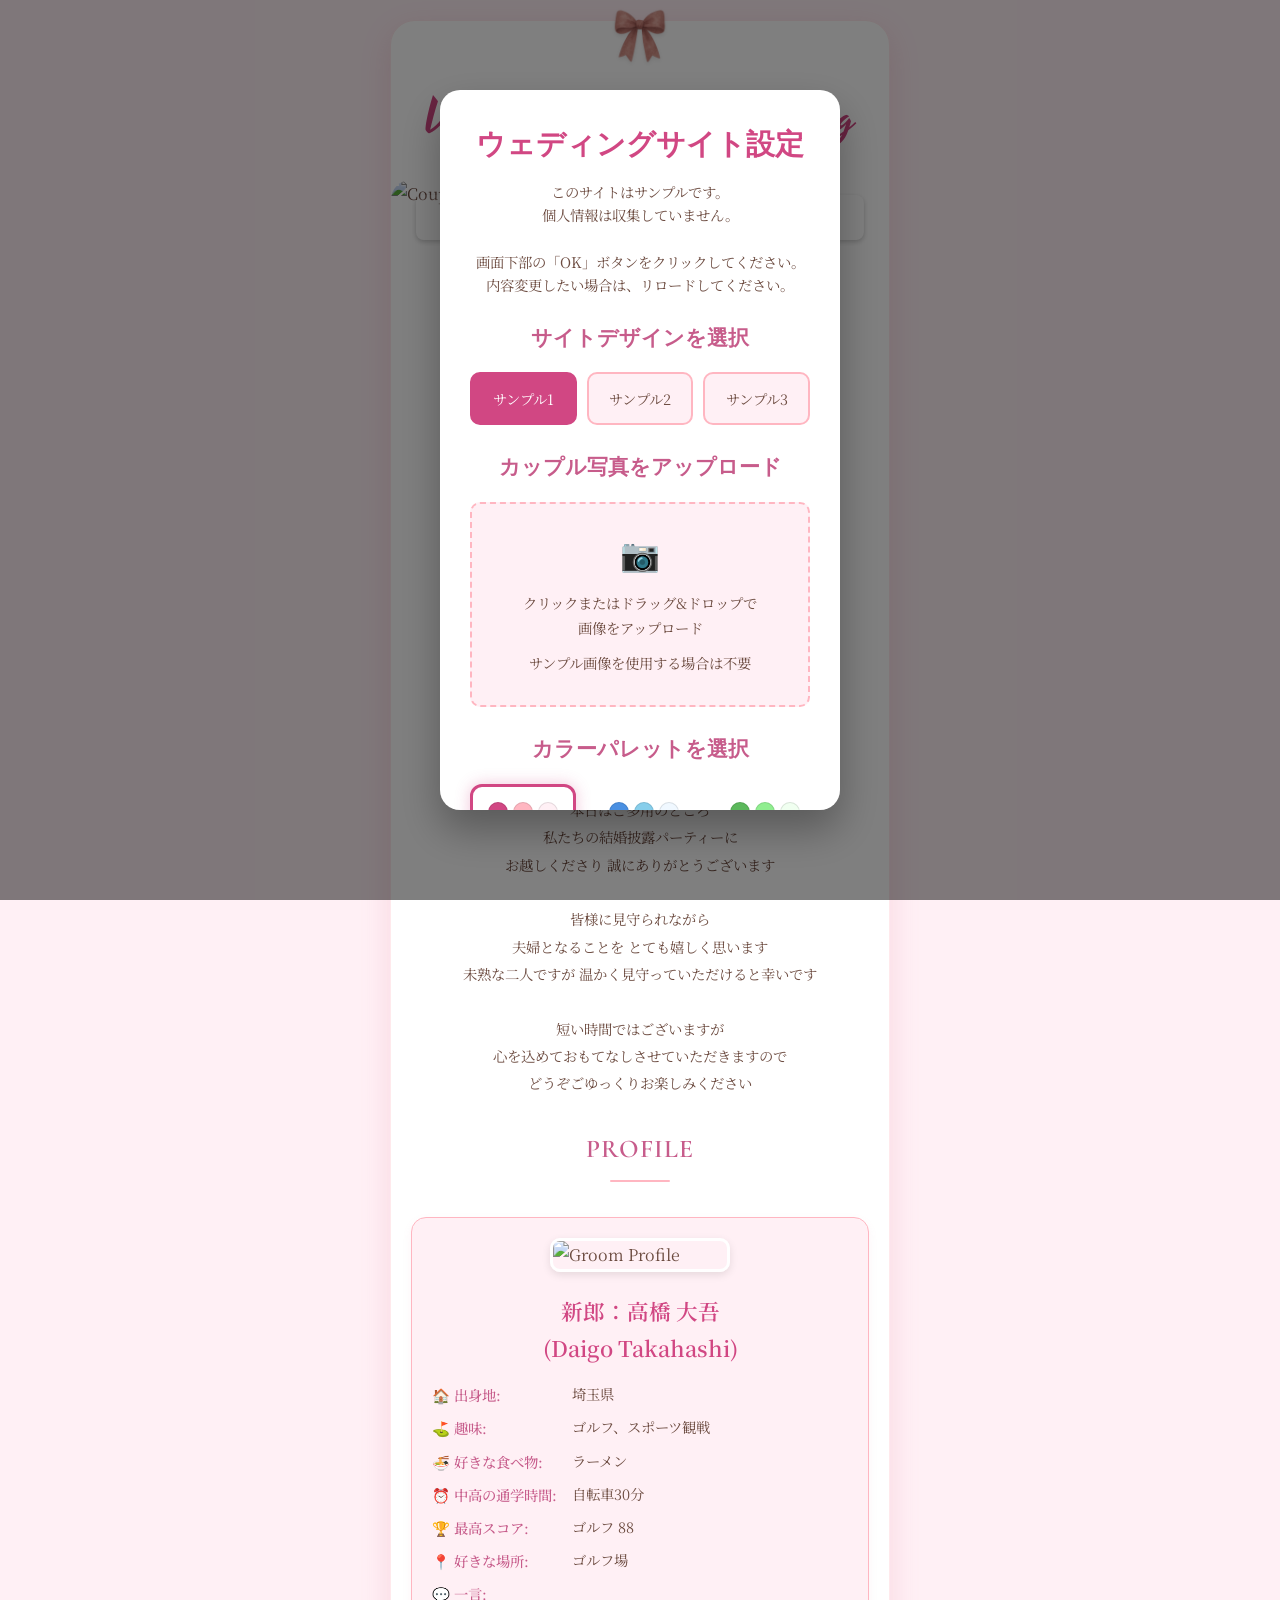
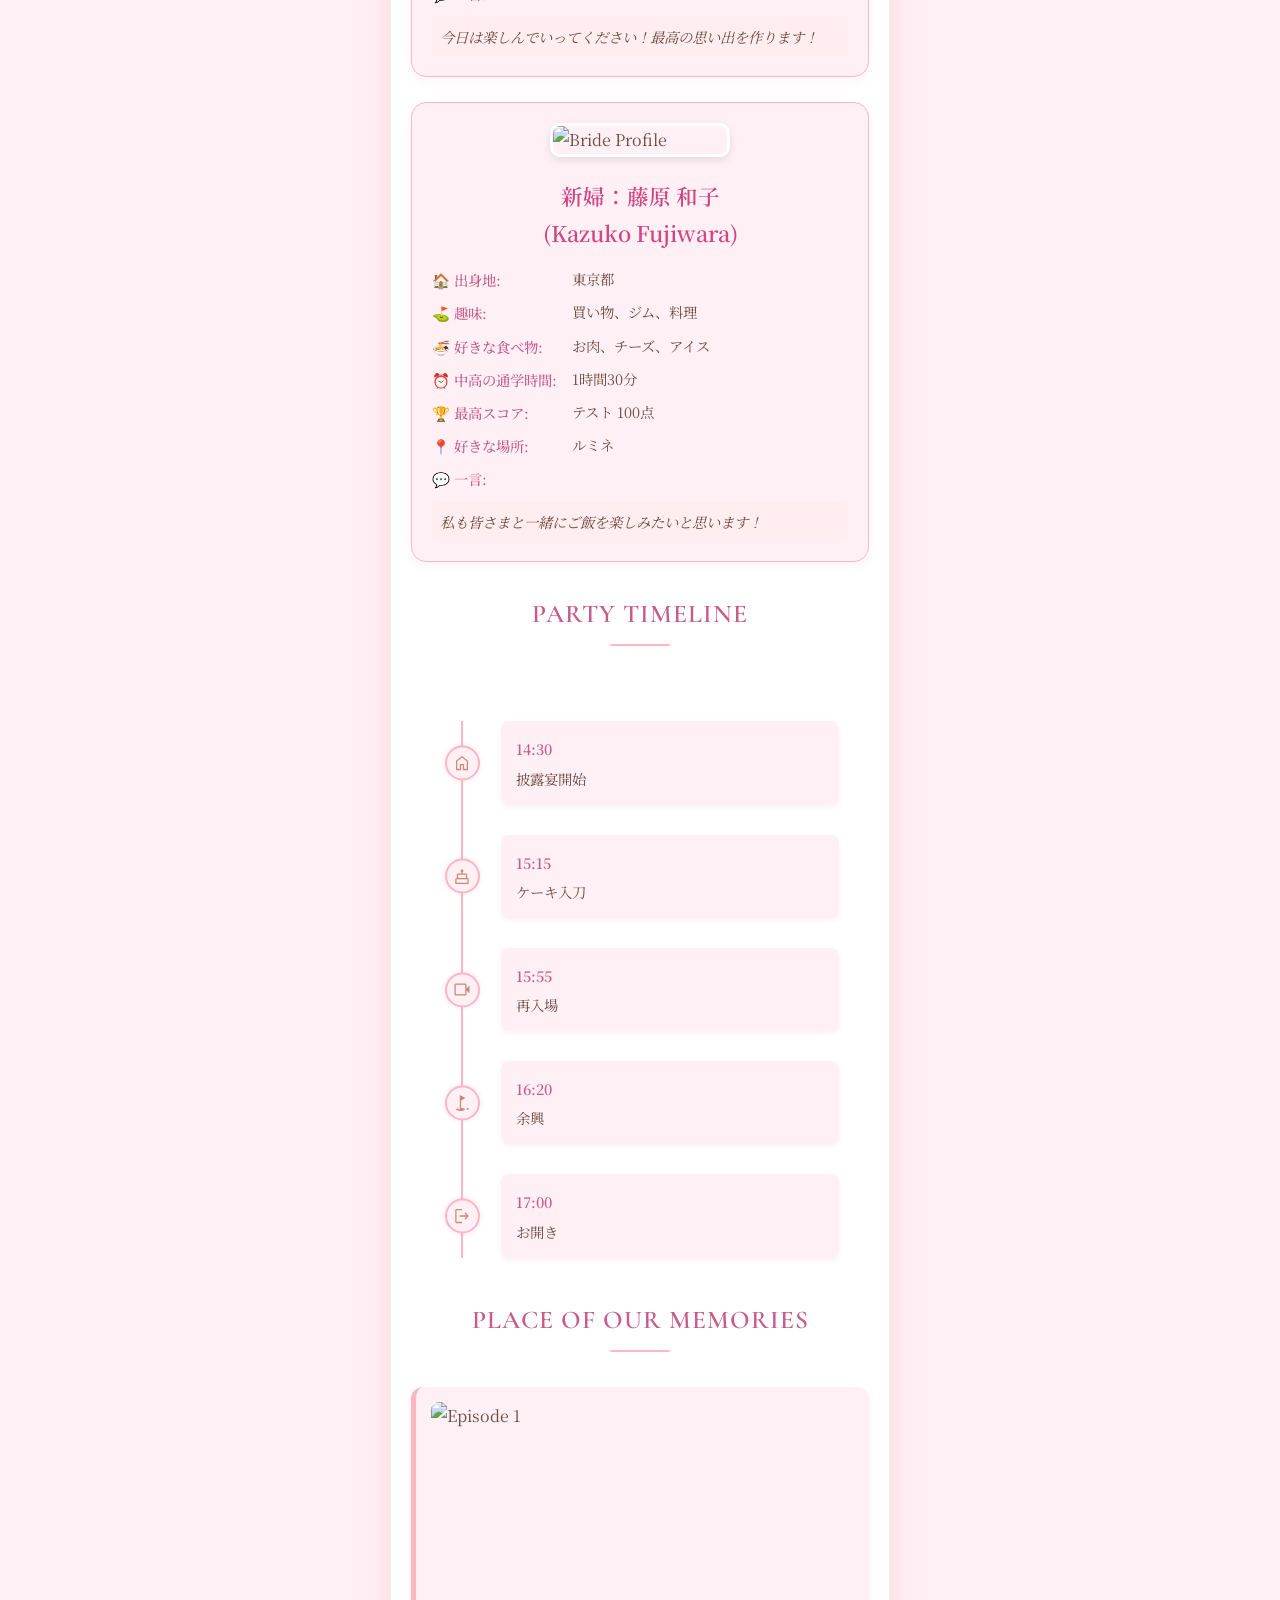
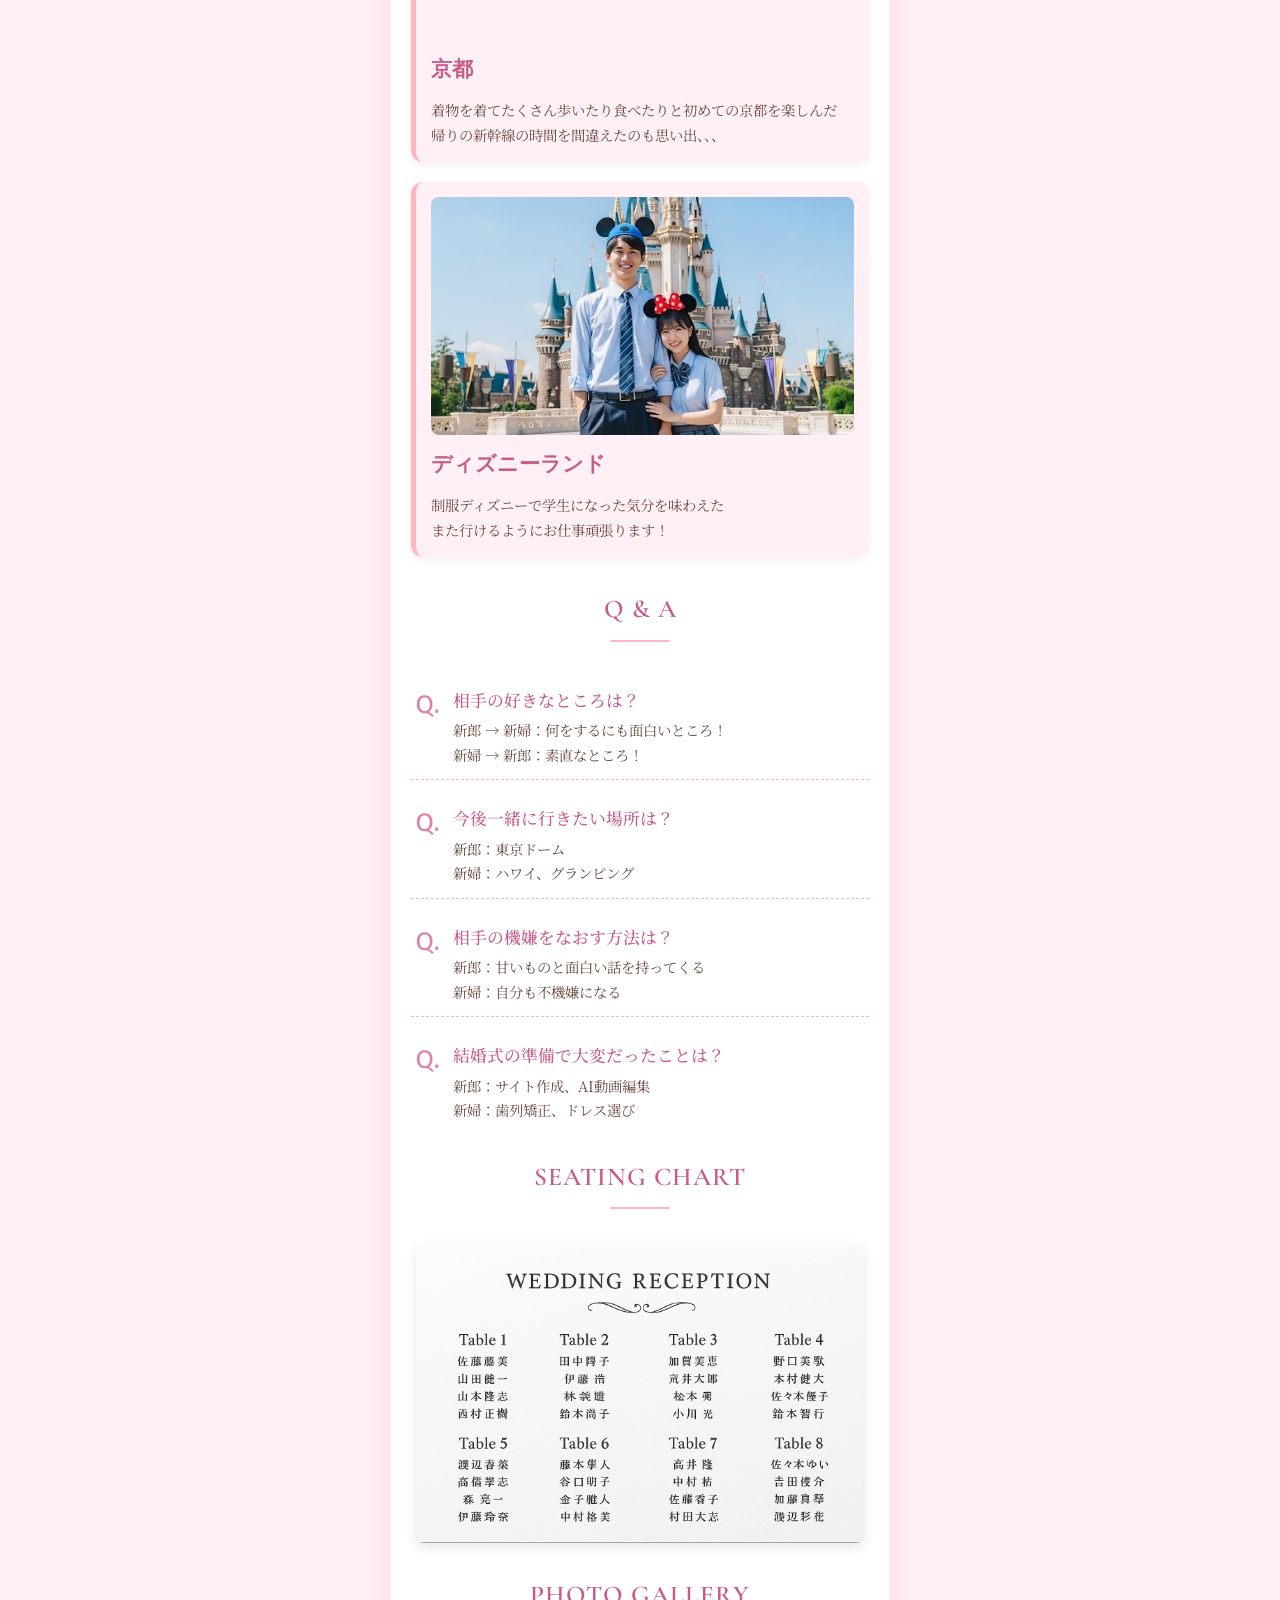
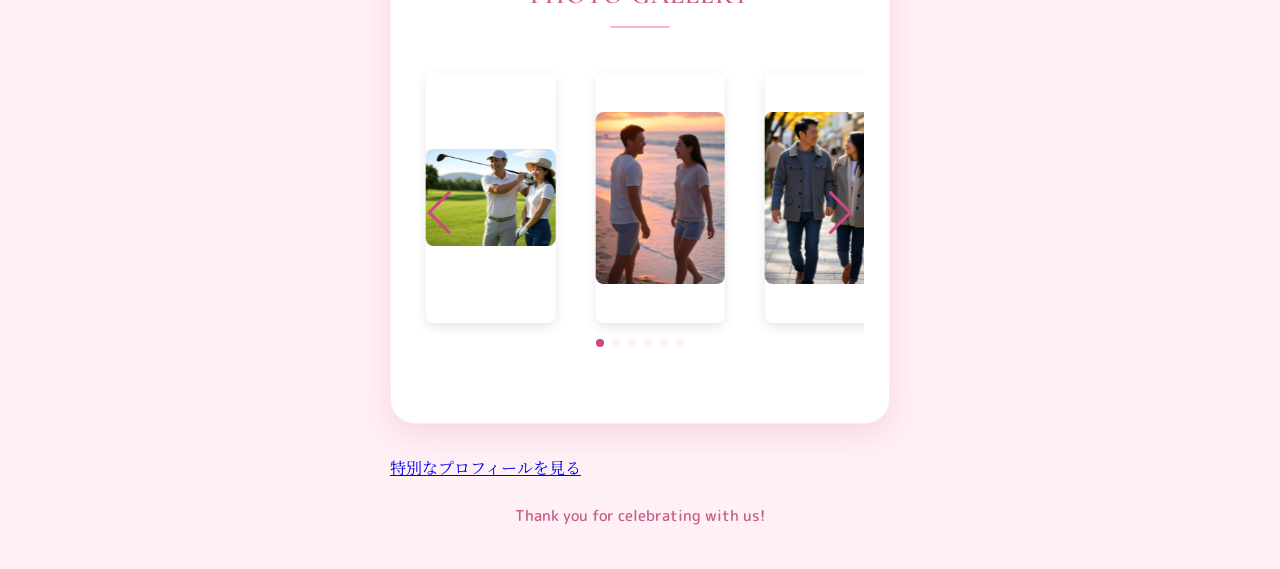
==== commit 1e9aa55b: "Add an is_prime function for primality testing. The new function uses the naive O(sqrt(n))-time prim" ====
--- a/index.html
+++ b/index.html
@@ -265,6 +265,9 @@
           </div>
         </div>
       </div>
+      <div class="special-profile-link-container fade-in">
+        <a href="sample3.html" class="new-site-link">特別なプロフィールを見る</a>
+      </div>
       <div class="footer fade-in">
         <p class="footer-text" id="footer-text"></p>
       </div>
@@ -275,6 +278,11 @@
     <span class="seating-chart-close-btn">&times;</span>
     <div class="seating-chart-modal-content">
       <img src="" alt="Seating Chart" id="modal-seating-chart-image">
+      <div id="table-description-display" class="table-description-display">
+        <span class="description-close-btn">&times;</span>
+        <h4 id="description-title"></h4>
+        <p id="description-text-content"></p>
+      </div>
     </div>
     <div id="table-jump-controls" class="table-jump-controls-container"></div>
   </div>
@@ -285,7 +293,6 @@
     </svg>
   </div>
   <script src="https://cdn.jsdelivr.net/npm/swiper@11/swiper-bundle.min.js"></script>
-  <script src="https://cdnjs.cloudflare.com/ajax/libs/panzoom/9.4.3/panzoom.min.js"></script>
   <script src="script.js"></script>
   <script src="dialog.js"></script>
   <script src="carousel.js"></script>
--- a/style.css
+++ b/style.css
@@ -584,9 +584,11 @@
 
 /* Seating Chart Modal */
 .seating-chart-modal {
-  display: none;
+  display: none; /* Changed to 'flex' by JS */
   position: fixed;
   z-index: 1000;
+  align-items: center;
+  justify-content: center;
   left: 0;
   top: 0;
   width: 100%;
@@ -608,13 +610,13 @@
   display: block;
   width: 100%;
   height: 100%;
+  overflow: hidden; /* To contain the image */
 }
 
 #modal-seating-chart-image {
   width: 100%;
   height: 100%;
   object-fit: contain;
-  cursor: grab;
 }
 
 #modal-seating-chart-image:active {
@@ -646,10 +648,14 @@
   bottom: 20px;
   left: 50%;
   transform: translateX(-50%);
+  width: 90%;
+  max-width: 500px;
   background-color: rgba(0, 0, 0, 0.5);
   padding: 10px;
   border-radius: 10px;
   display: flex;
+  flex-wrap: wrap; /* Allow buttons to wrap */
+  justify-content: center; /* Center the buttons */
   gap: 8px;
   z-index: 1001;
 }
@@ -657,19 +663,82 @@
 .table-jump-btn {
   background-color: rgba(255, 255, 255, 0.8);
   color: #333;
-  border: none;
+  border: 2px solid transparent; /* Add transparent border for active state */
   border-radius: 5px;
   padding: 8px 12px;
   font-family: 'M PLUS Rounded 1c', sans-serif;
   font-size: 0.8rem;
   font-weight: 500;
   cursor: pointer;
-  transition: background-color 0.3s, transform 0.2s;
+  transition: background-color 0.3s, transform 0.2s, border-color 0.3s;
 }
 
 .table-jump-btn:hover {
   background-color: white;
   transform: scale(1.05);
+}
+
+.table-jump-btn.active {
+  background-color: var(--secondary-color); /* Use a theme color */
+  color: var(--text-color);
+  font-weight: 700;
+  border-color: var(--primary-color); /* Use a theme color */
+}
+
+.table-description-display {
+  display: none; /* Hidden by default */
+  position: absolute;
+  top: 50%;
+  left: 50%;
+  transform: translate(-50%, -50%); /* Center the element */
+  width: 80%;
+  max-width: 400px;
+  padding: 20px;
+  padding-top: 30px; /* More space for the close button */
+  background-color: rgba(0, 0, 0, 0.8);
+  color: white;
+  border-radius: 8px;
+  text-align: center;
+  font-size: 0.95rem;
+  line-height: 1.6;
+  z-index: 1002;
+  box-shadow: 0 4px 15px rgba(0,0,0,0.5);
+  animation: desc-fade-in 0.4s ease;
+}
+
+.description-close-btn {
+  position: absolute;
+  top: 5px;
+  right: 10px;
+  font-size: 24px;
+  color: #ccc;
+  cursor: pointer;
+  transition: color 0.2s;
+}
+
+.description-close-btn:hover {
+  color: white;
+}
+
+#description-title {
+  font-family: 'Cormorant Garamond', serif;
+  font-size: 1.2rem;
+  color: var(--secondary-color);
+  margin-bottom: 10px;
+  padding-bottom: 8px;
+  border-bottom: 1px solid var(--secondary-color);
+}
+
+
+@keyframes desc-fade-in {
+  from {
+    opacity: 0;
+    transform: translate(-50%, -60%); /* Adjust for new centered position */
+  }
+  to {
+    opacity: 1;
+    transform: translate(-50%, -50%);
+  }
 }
 
 /* PHOTO GALLERY Section */
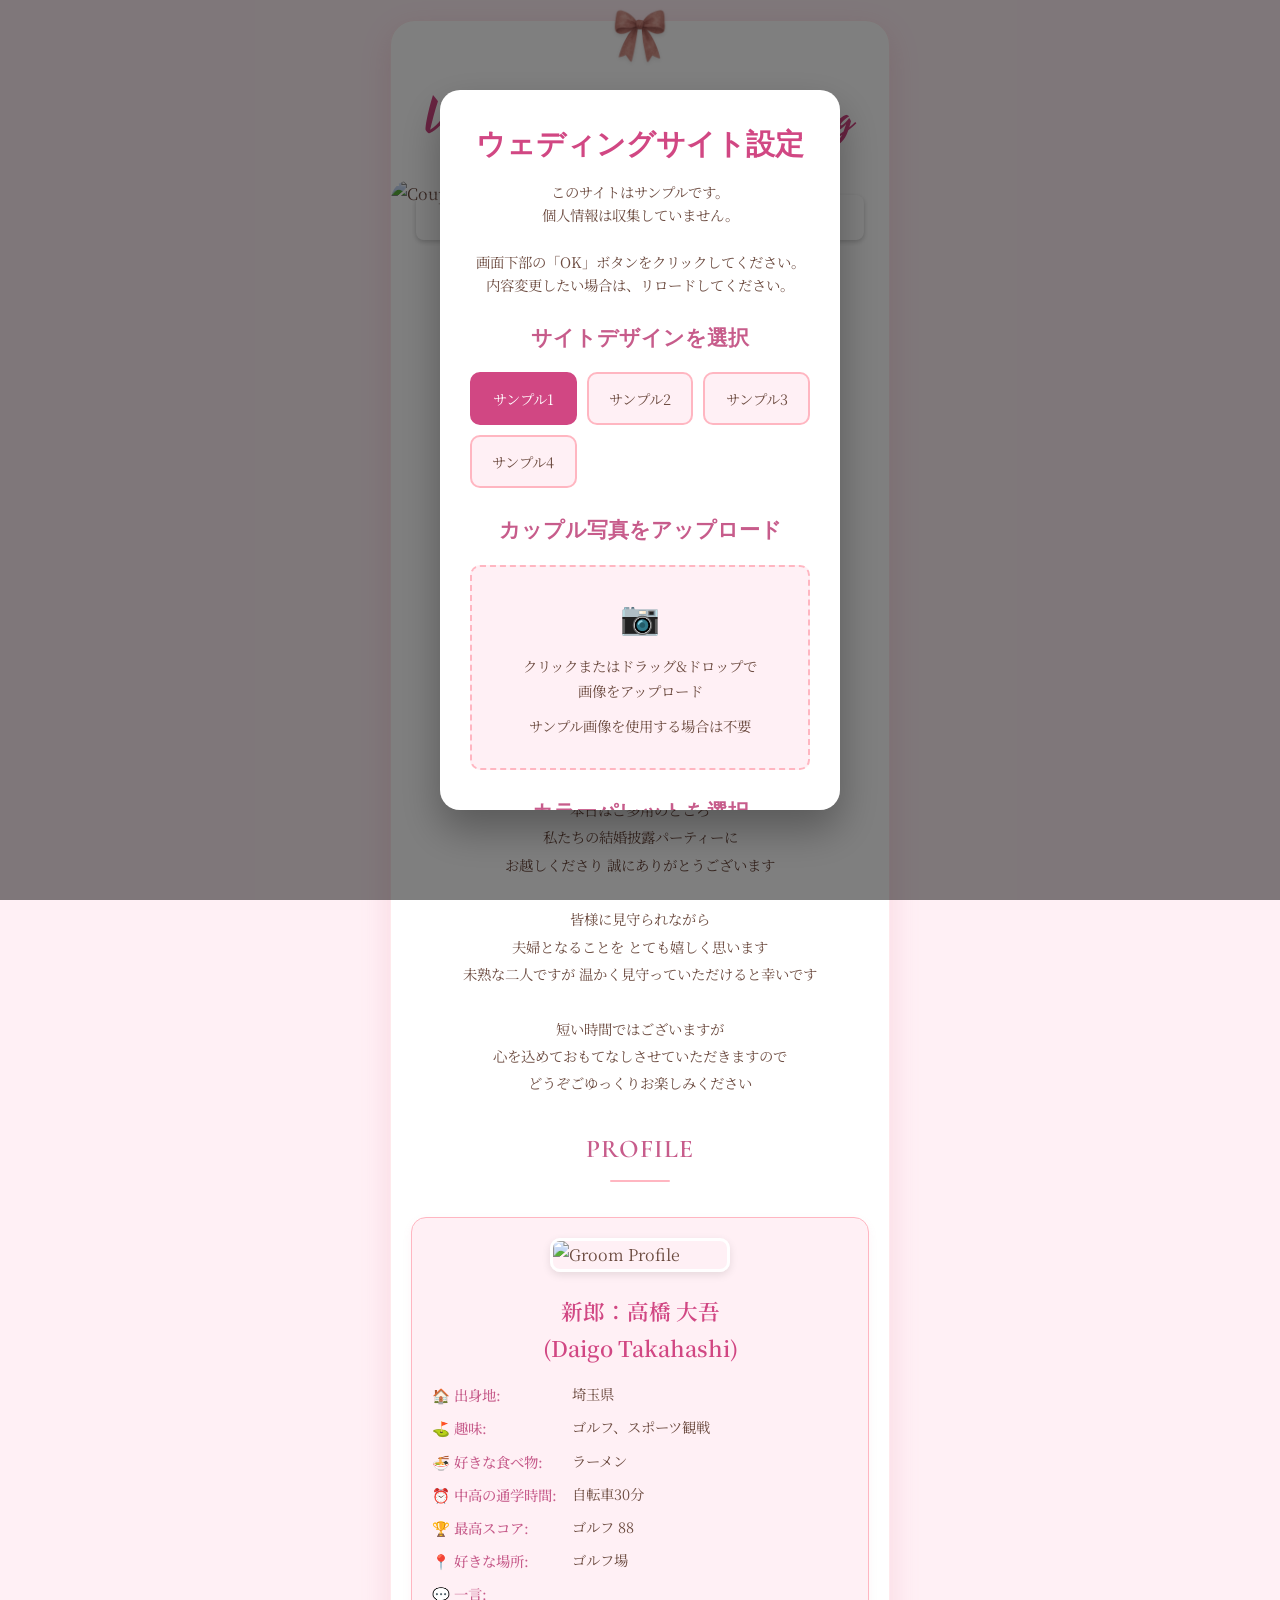
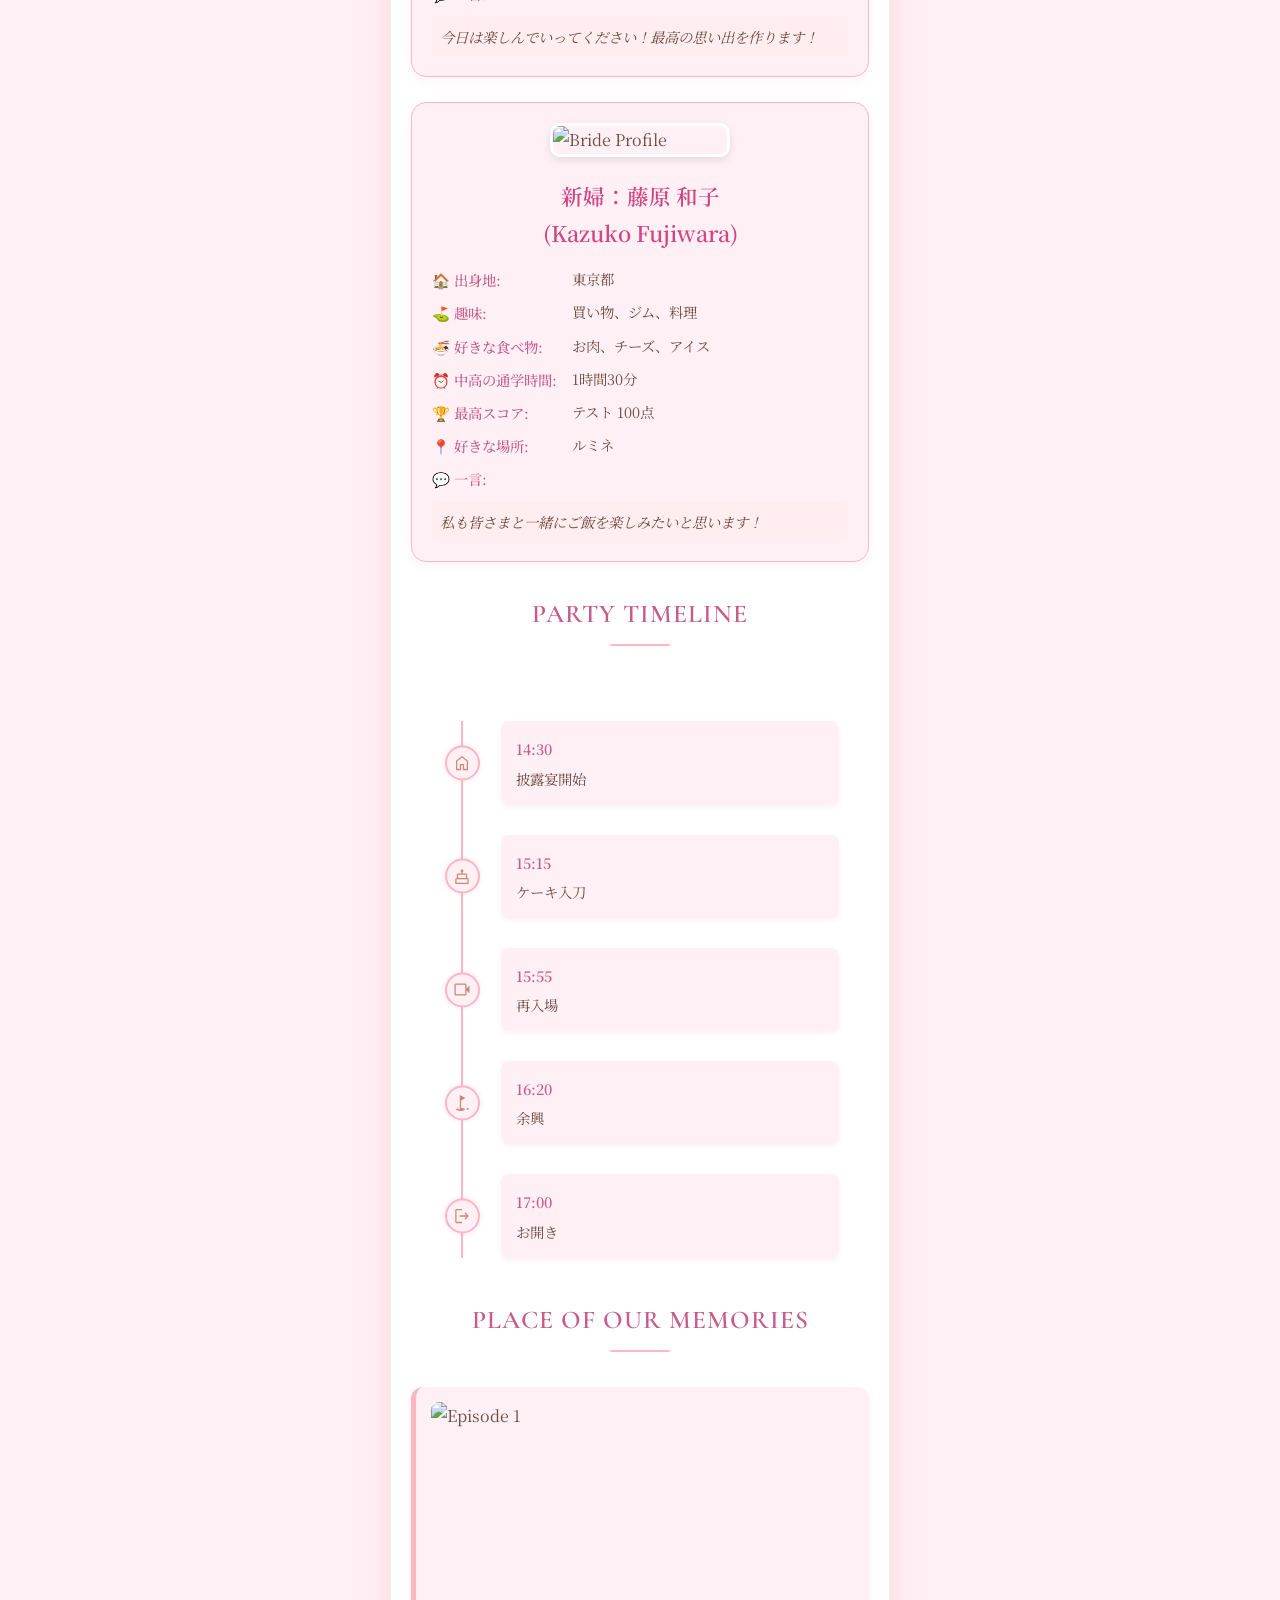
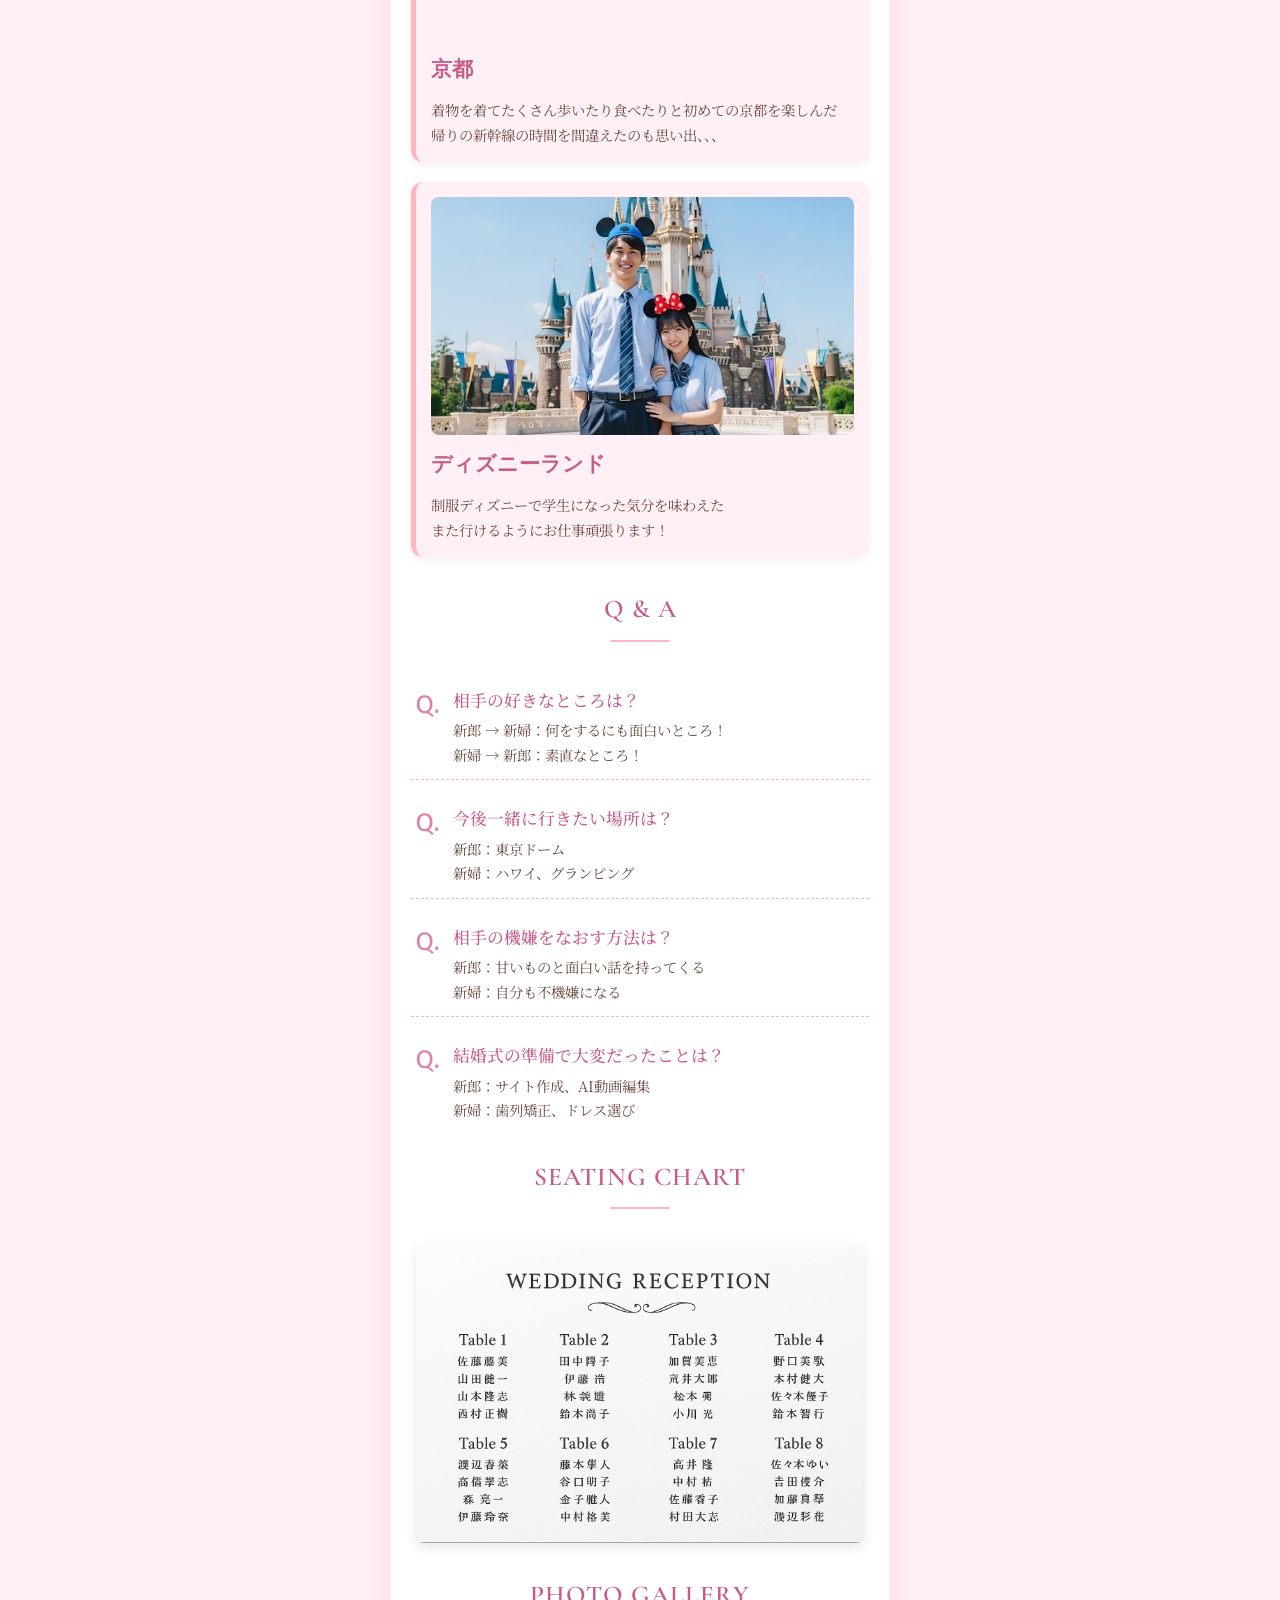
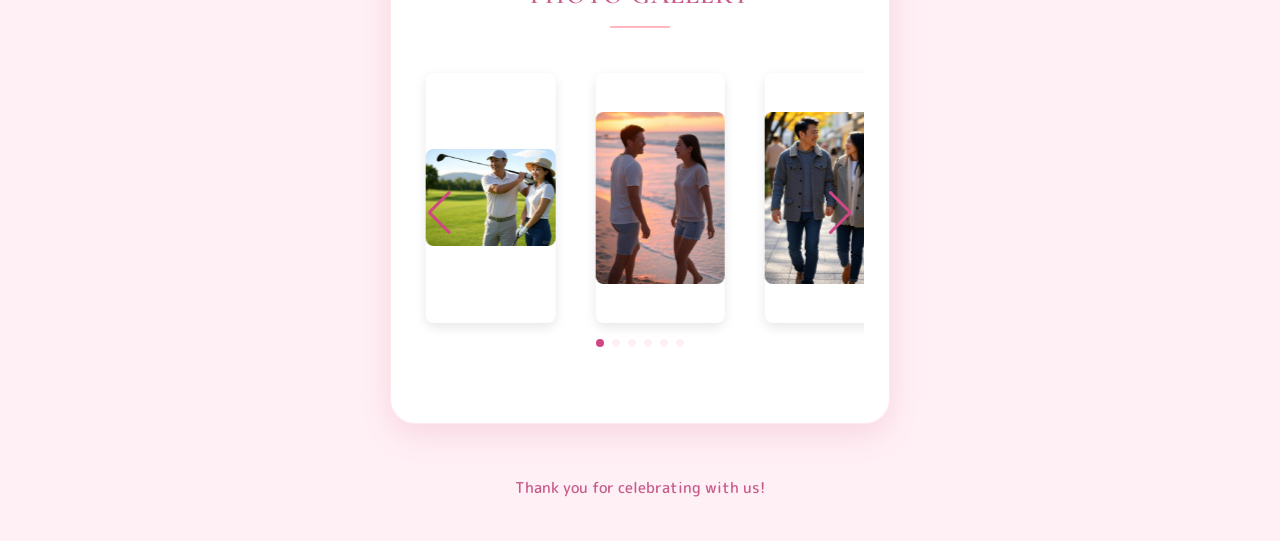
==== commit b67f4099: "ユーザーからのフィードバックに基づき、以下の点を修正しました。 - ファイル構成を`animation`ディレクトリに整理 - スマートフォン表示時のデザインを修正 - ページへのリンクをダイアログか" ====
--- a/index.html
+++ b/index.html
@@ -265,9 +265,6 @@
           </div>
         </div>
       </div>
-      <div class="special-profile-link-container fade-in">
-        <a href="sample3.html" class="new-site-link">特別なプロフィールを見る</a>
-      </div>
       <div class="footer fade-in">
         <p class="footer-text" id="footer-text"></p>
       </div>
